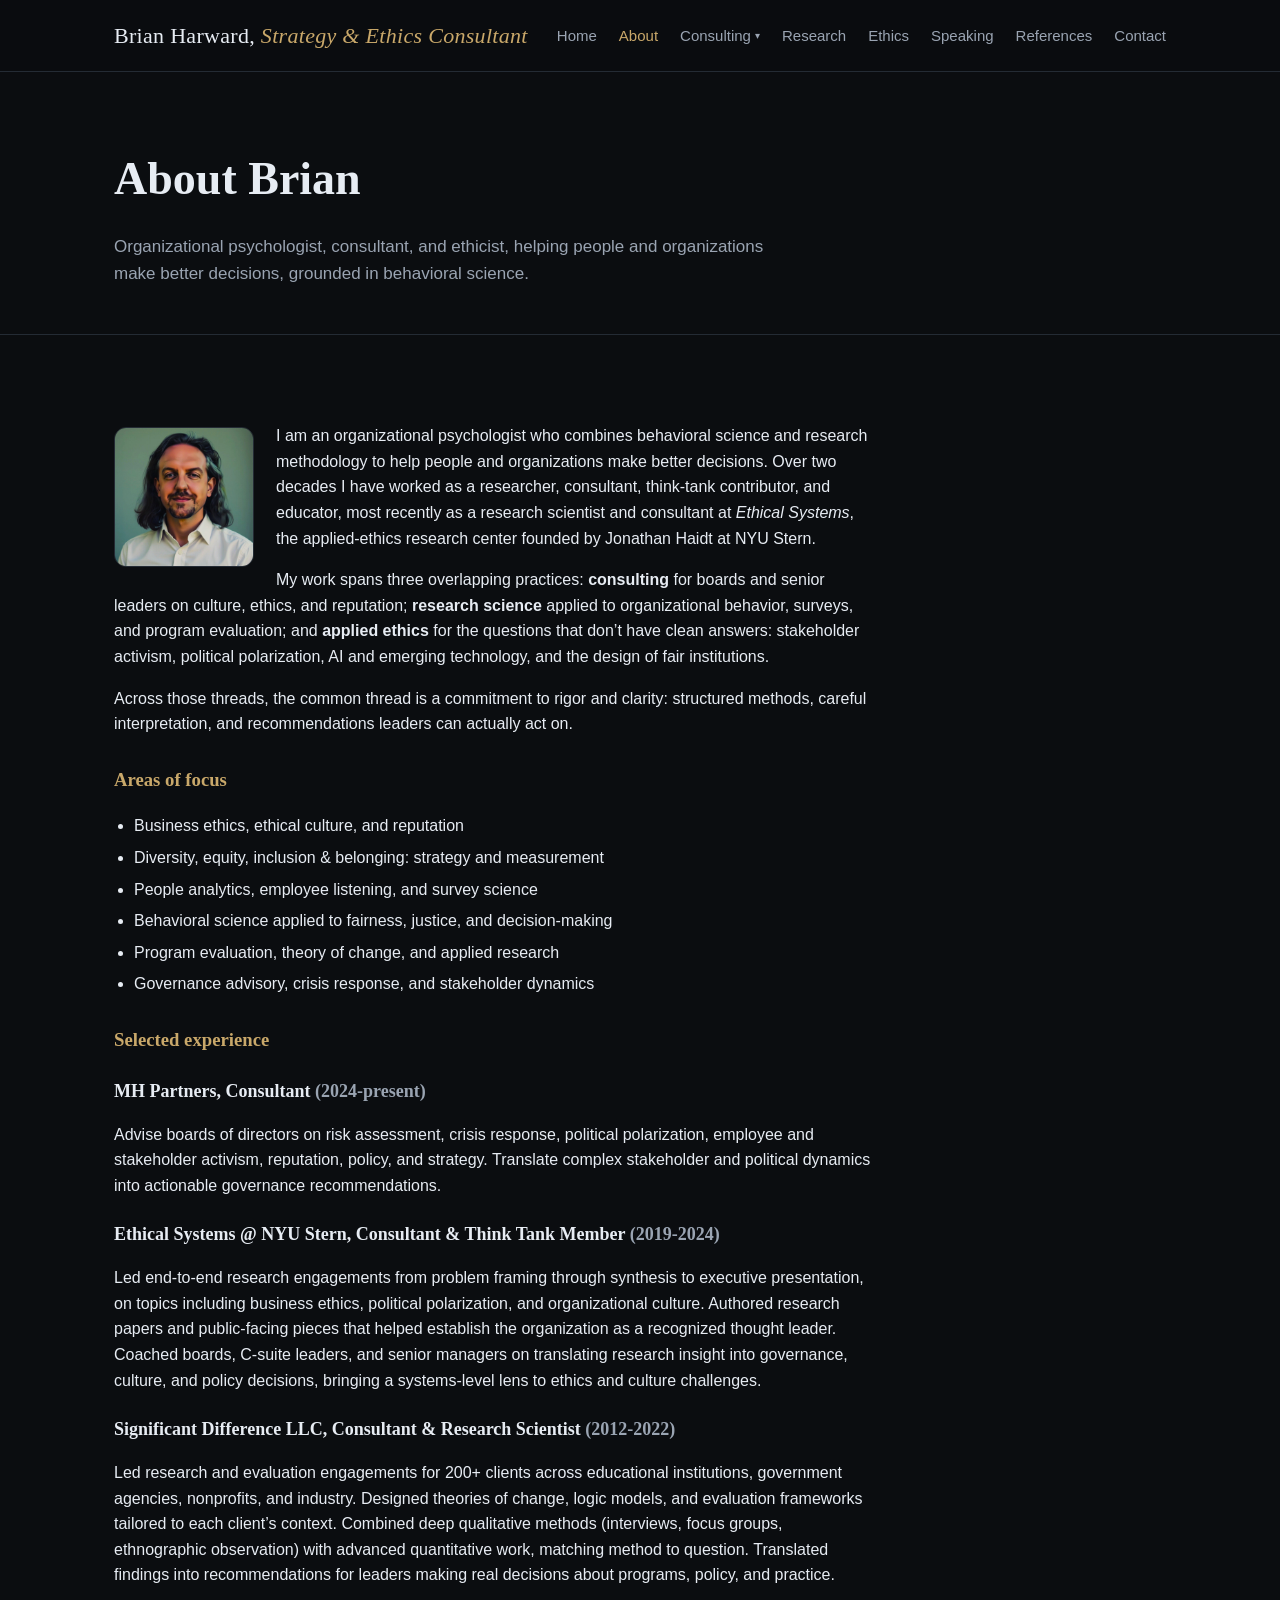
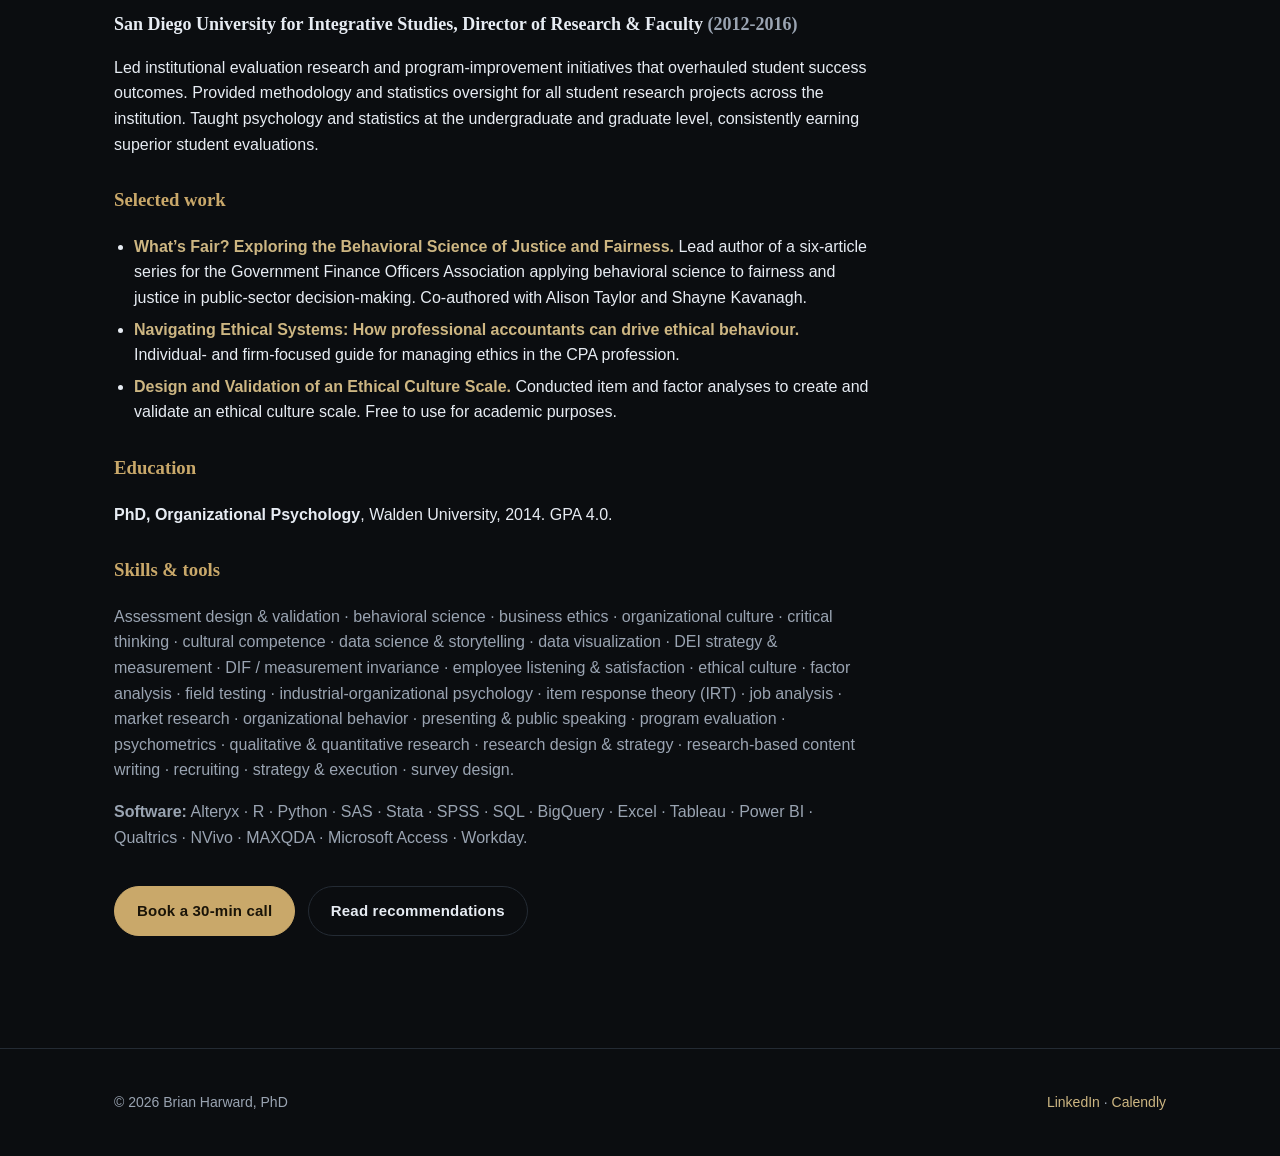
==== about.html @ 8b20e3f8 "Add Speaking nav link" ====
<!DOCTYPE html>
<html lang="en">
<head>
<meta charset="UTF-8">
<meta name="viewport" content="width=device-width, initial-scale=1.0">
  <link rel="icon" type="image/svg+xml" href="/favicon.svg">
  <link rel="icon" type="image/png" sizes="32x32" href="/favicon-32x32.png">
  <link rel="icon" type="image/png" sizes="16x16" href="/favicon-16x16.png">
  <link rel="shortcut icon" href="/favicon.ico">
  <link rel="apple-touch-icon" sizes="180x180" href="/apple-touch-icon.png">
  <link rel="manifest" href="/site.webmanifest">
  <meta name="theme-color" content="#000000">
<title>About Brian Harward, PhD — Strategy & Ethics Consultant</title>
<meta name="description" content="Research scientist and consultant Brian Harward, PhD: bringing rigorous behavioral science to political polarization, strategy, and ethics work.">
<meta property="og:type" content="website">
<meta property="og:url" content="https://brianharward.com/about.html">
<meta property="og:title" content="About Brian Harward, PhD — Strategy & Ethics Consultant">
<meta property="og:description" content="Research scientist and consultant Brian Harward, PhD: bringing rigorous behavioral science to political polarization, strategy, and ethics work.">
<meta name="twitter:card" content="summary">
<meta name="twitter:title" content="About Brian Harward, PhD — Strategy & Ethics Consultant">
<meta name="twitter:description" content="Research scientist and consultant Brian Harward, PhD: bringing rigorous behavioral science to political polarization, strategy, and ethics work.">
<link rel="stylesheet" href="styles.css">
</head>
<body>
<header class="site-header">
<div class="container nav-row">
<a class="brand" href="index.html">Brian Harward, <span>Strategy & Ethics Consultant</span></a>
<button class="nav-toggle" type="button" aria-label="Open menu" aria-controls="primary-nav" aria-expanded="false"><span class="bars" aria-hidden="true"></span></button>
    <nav class="primary-nav" id="primary-nav">
<a href="index.html">Home</a>
<a href="about.html" class="active">About</a>
<div class="nav-item has-dropdown">
<a href="consulting.html" class="nav-top">Consulting <span class="caret" aria-hidden="true">▾</span></a>
<div class="dropdown" role="menu">
<a href="consulting.html" role="menuitem">Consulting overview</a>
<a href="consulting-depolarization.html" role="menuitem">Depolarization Consulting</a>
<a href="consulting-research.html" role="menuitem">Research Consulting</a>
</div>
</div>
<a href="research.html">Research</a>
<a href="ethics.html">Ethics</a>
<a href="speaking.html">Speaking</a><a href="references.html">References</a>
<a href="contact.html">Contact</a>
</nav>
</div>
</header>

<section class="page-hero">
<div class="container">
<h1>About Brian</h1>
<p>Organizational psychologist, consultant, and ethicist, helping people and organizations make better decisions, grounded in behavioral science.</p>
</div>
</section>

<section>
<div class="container">
<div class="prose about-body">
<img src="headshot.jpg" alt="Portrait of Brian Harward" class="about-photo about-photo-float">
<p>I am an organizational psychologist who combines behavioral science and research methodology to help people and organizations make better decisions. Over two decades I have worked as a researcher, consultant, think-tank contributor, and educator, most recently as a research scientist and consultant at <em>Ethical Systems</em>, the applied-ethics research center founded by Jonathan Haidt at NYU Stern.</p>
<p>My work spans three overlapping practices: <strong>consulting</strong> for boards and senior leaders on culture, ethics, and reputation; <strong>research science</strong> applied to organizational behavior, surveys, and program evaluation; and <strong>applied ethics</strong> for the questions that don’t have clean answers: stakeholder activism, political polarization, AI and emerging technology, and the design of fair institutions.</p>
<p>Across those threads, the common thread is a commitment to rigor and clarity: structured methods, careful interpretation, and recommendations leaders can actually act on.</p>

<h3>Areas of focus</h3>
<ul>
<li>Business ethics, ethical culture, and reputation</li>
<li>Diversity, equity, inclusion & belonging: strategy and measurement</li>
<li>People analytics, employee listening, and survey science</li>
<li>Behavioral science applied to fairness, justice, and decision-making</li>
<li>Program evaluation, theory of change, and applied research</li>
<li>Governance advisory, crisis response, and stakeholder dynamics</li>
</ul>

<h3>Selected experience</h3>

<h4>MH Partners, Consultant <span class="muted">(2024-present)</span></h4>
<p>Advise boards of directors on risk assessment, crisis response, political polarization, employee and stakeholder activism, reputation, policy, and strategy. Translate complex stakeholder and political dynamics into actionable governance recommendations.</p>

<h4>Ethical Systems @ NYU Stern, Consultant & Think Tank Member <span class="muted">(2019-2024)</span></h4>
<p>Led end-to-end research engagements from problem framing through synthesis to executive presentation, on topics including business ethics, political polarization, and organizational culture. Authored research papers and public-facing pieces that helped establish the organization as a recognized thought leader. Coached boards, C-suite leaders, and senior managers on translating research insight into governance, culture, and policy decisions, bringing a systems-level lens to ethics and culture challenges.</p>

<h4>Significant Difference LLC, Consultant & Research Scientist <span class="muted">(2012-2022)</span></h4>
<p>Led research and evaluation engagements for 200+ clients across educational institutions, government agencies, nonprofits, and industry. Designed theories of change, logic models, and evaluation frameworks tailored to each client’s context. Combined deep qualitative methods (interviews, focus groups, ethnographic observation) with advanced quantitative work, matching method to question. Translated findings into recommendations for leaders making real decisions about programs, policy, and practice.</p>

<h4>San Diego University for Integrative Studies, Director of Research & Faculty <span class="muted">(2012-2016)</span></h4>
<p>Led institutional evaluation research and program-improvement initiatives that overhauled student success outcomes. Provided methodology and statistics oversight for all student research projects across the institution. Taught psychology and statistics at the undergraduate and graduate level, consistently earning superior student evaluations.</p>

<h3>Selected work</h3>
<ul>
<li><strong><a href="https://www.gfoa.org/materials/whats-fair-gfr1021" target="_blank" rel="noopener">What’s Fair? Exploring the Behavioral Science of Justice and Fairness.</a></strong> Lead author of a six-article series for the Government Finance Officers Association applying behavioral science to fairness and justice in public-sector decision-making. Co-authored with Alison Taylor and Shayne Kavanagh.</li>
<li><strong><a href="navigating-ethical-systems.pdf" target="_blank" rel="noopener">Navigating Ethical Systems: How professional accountants can drive ethical behaviour.</a></strong> Individual- and firm-focused guide for managing ethics in the CPA profession.</li>
<li><strong><a href="https://www.ethicalsystems.org/wp-content/uploads/2021/07/Ethical-Culture-Survey.pdf" target="_blank" rel="noopener">Design and Validation of an Ethical Culture Scale.</a></strong> Conducted item and factor analyses to create and validate an ethical culture scale. Free to use for academic purposes.</li>
</ul>

<h3>Education</h3>
<p><strong>PhD, Organizational Psychology</strong>, Walden University, 2014. GPA 4.0.</p>

<h3>Skills & tools</h3>
<p class="muted">Assessment design & validation · behavioral science · business ethics · organizational culture · critical thinking · cultural competence · data science & storytelling · data visualization · DEI strategy & measurement · DIF / measurement invariance · employee listening & satisfaction · ethical culture · factor analysis · field testing · industrial-organizational psychology · item response theory (IRT) · job analysis · market research · organizational behavior · presenting & public speaking · program evaluation · psychometrics · qualitative & quantitative research · research design & strategy · research-based content writing · recruiting · strategy & execution · survey design.</p>
<p class="muted"><strong>Software:</strong> Alteryx · R · Python · SAS · Stata · SPSS · SQL · BigQuery · Excel · Tableau · Power BI · Qualtrics · NVivo · MAXQDA · Microsoft Access · Workday.</p>

<div style="margin-top:36px">
<a class="btn btn-primary" href="https://calendly.com/brian-harward-scirec/30min" target="_blank" rel="noopener">Book a 30-min call</a>
<a class="btn btn-ghost" href="references.html" style="margin-left:8px">Read recommendations</a>
</div>
</div>
</div>
</section>

<footer class="site-footer">
<div class="container footer-row">
<p>&copy; <span id="year"></span> Brian Harward, PhD</p>
<p>
<a href="https://www.linkedin.com/in/brianharward/" target="_blank" rel="noopener">LinkedIn</a>
· <a href="https://calendly.com/brian-harward-scirec/30min" target="_blank" rel="noopener">Calendly</a>
</p>
</div>
<script>document.getElementById('year').textContent=new Date().getFullYear();</script>
</footer>
<script src="nav.js" defer></script>
</body>
</html>
---- styles.css ----
/* =====================================================================
   Brian Harward — site styles
   Edit the variables in :root to change theme-wide colors/fonts/spacing.
   ===================================================================== */

:root {
  --bg:          #0b0d10;
  --bg-elev:     #11151a;
  --bg-card:     #151a21;
  --border:      #242b34;
  --text:        #e7ecf3;
  --text-muted:  #9aa4b2;
  --accent:      #c9a86a;
  --accent-2:    #6aa6c9;
  --link:        #cdb682;
  --font-sans: 'Inter', -apple-system, BlinkMacSystemFont, 'Segoe UI', Roboto, Oxygen, Ubuntu, sans-serif;
  --font-serif: Georgia, 'Times New Roman', serif;
  --container: 1100px;
  --radius: 12px;
}

* { box-sizing: border-box; }
html, body { margin: 0; padding: 0; }
body {
  font-family: var(--font-sans);
  background: var(--bg);
  color: var(--text);
  line-height: 1.6;
  -webkit-font-smoothing: antialiased;
  text-rendering: optimizeLegibility;
}

a { color: var(--link); text-decoration: none; }
a:hover { text-decoration: underline; }
img { max-width: 100%; height: auto; display: block; }
.container { max-width: var(--container); margin: 0 auto; padding: 0 24px; }
.muted { color: var(--text-muted); }
.center { text-align: center; }

.site-header {
  border-bottom: 1px solid var(--border);
  background: rgba(11,13,16,.85);
  backdrop-filter: blur(8px);
  position: sticky; top: 0; z-index: 50;
}
.nav-row { display: flex; align-items: center; justify-content: space-between; padding: 18px 24px; }
.brand { font-family: var(--font-serif); font-size: 22px; color: var(--text); letter-spacing: .3px; }
.brand span { color: var(--accent); font-style: italic; }
.primary-nav a { color: var(--text-muted); margin-left: 22px; font-size: 15px; font-weight: 500; }
.primary-nav a:hover, .primary-nav a.active { color: var(--text); text-decoration: none; }
.primary-nav a.active { color: var(--accent); }

.hero { padding: 80px 0 60px; border-bottom: 1px solid var(--border); }
.hero-grid { display: grid; grid-template-columns: 1.2fr .8fr; gap: 60px; align-items: center; }
.eyebrow { text-transform: uppercase; letter-spacing: 2px; font-size: 12px; color: var(--accent); margin: 0 0 14px; }
.hero h1 { font-family: var(--font-serif); font-size: clamp(34px, 4.5vw, 56px); line-height: 1.1; margin: 0 0 18px; font-weight: 600; }
.lead { font-size: 18px; color: var(--text-muted); margin: 0 0 28px; max-width: 56ch; }
.cta-row { display: flex; gap: 14px; flex-wrap: wrap; }
.hero-image img {
  border-radius: var(--radius);
  border: 1px solid var(--border);
  width: 100%;
  aspect-ratio: 1 / 1;
  object-fit: cover;
}

.btn { display: inline-block; padding: 12px 22px; border-radius: 999px; font-weight: 600; font-size: 15px; letter-spacing: .2px; transition: transform .15s ease, background .15s ease, color .15s ease; }
.btn-primary { background: var(--accent); color: #1a1408; border: 1px solid var(--accent); }
.btn-primary:hover { transform: translateY(-1px); text-decoration: none; }
.btn-ghost { color: var(--text); border: 1px solid var(--border); background: transparent; }
.btn-ghost:hover { background: var(--bg-elev); text-decoration: none; }

section { padding: 72px 0; }
.section-title { font-family: var(--font-serif); font-size: 32px; margin: 0 0 8px; }
.section-sub { color: var(--text-muted); margin: 0 0 32px; }

.card-grid { display: grid; grid-template-columns: repeat(3, 1fr); gap: 22px; }
.card { display: block; padding: 28px 24px; background: var(--bg-card); border: 1px solid var(--border); border-radius: var(--radius); color: var(--text); transition: transform .2s ease, border-color .2s ease; }
.card:hover { transform: translateY(-2px); border-color: var(--accent); text-decoration: none; }
.card h3 { font-family: var(--font-serif); font-size: 22px; margin: 0 0 10px; color: var(--accent); }
.card p { color: var(--text-muted); margin: 0 0 14px; }
.card-link { font-size: 14px; color: var(--link); }

.reviews { background: var(--bg-elev); border-top: 1px solid var(--border); border-bottom: 1px solid var(--border); }
.quote-grid { display: grid; grid-template-columns: repeat(2, 1fr); gap: 22px; }
.quote { margin: 0; padding: 26px; background: var(--bg-card); border: 1px solid var(--border); border-radius: var(--radius); }
.quote-wide { grid-column: 1 / -1; }
.quote blockquote { margin: 0 0 14px; font-family: var(--font-serif); font-size: 18px; line-height: 1.55; }
.quote figcaption strong { display: block; color: var(--accent); }
.quote figcaption span { color: var(--text-muted); font-size: 14px; }

.cta-strip { background: linear-gradient(180deg, var(--bg-elev), var(--bg)); }
.cta-strip-inner { display: flex; align-items: center; justify-content: space-between; gap: 24px; border: 1px solid var(--border); background: var(--bg-card); padding: 28px 32px; border-radius: var(--radius); }
.cta-strip-inner h2 { margin: 0 0 6px; font-family: var(--font-serif); }
.cta-strip-inner p { margin: 0; color: var(--text-muted); }

.page-hero { padding: 70px 0 30px; border-bottom: 1px solid var(--border); }
.page-hero h1 { font-family: var(--font-serif); font-size: clamp(30px, 4vw, 46px); margin: 0 0 12px; }
.page-hero p { color: var(--text-muted); max-width: 70ch; font-size: 17px; }

.prose { max-width: 760px; }
.prose h2 { font-family: var(--font-serif); margin-top: 36px; }
.prose h3 { font-family: var(--font-serif); color: var(--accent); margin-top: 28px; }
.prose h4 { font-family: var(--font-serif); margin: 22px 0 6px; font-size: 18px; }
.prose ul { padding-left: 20px; }
.prose li { margin: 6px 0; }

.ref-list { display: grid; gap: 18px; margin-top: 20px; }
.ref-item { background: var(--bg-card); border: 1px solid var(--border); border-radius: var(--radius); padding: 20px 22px; }
.ref-item h3 { margin: 0 0 4px; font-family: var(--font-serif); color: var(--accent); }
.ref-item p { margin: 0; color: var(--text-muted); }

.site-footer { border-top: 1px solid var(--border); padding: 28px 0; margin-top: 40px; color: var(--text-muted); font-size: 14px; }
.footer-row { display: flex; align-items: center; justify-content: space-between; gap: 12px; }

/* Full-recommendation cards (References) */
.rec-list { display: grid; gap: 22px; }
.rec { background: var(--bg-card); border: 1px solid var(--border); border-radius: var(--radius); padding: 26px 28px; }
.rec-head { margin-bottom: 14px; border-bottom: 1px solid var(--border); padding-bottom: 12px; }
.rec-head h3 { font-family: var(--font-serif); color: var(--accent); margin: 0 0 4px; font-size: 22px; }
.rec-title { margin: 0 0 4px; color: var(--text); font-size: 14px; }
.rec-meta { margin: 0; color: var(--text-muted); font-size: 13px; font-style: italic; }
.rec-body p { margin: 0 0 12px; }
.rec-body p:last-child { margin-bottom: 0; }

/* About page */
.about-body { max-width: 760px; }
.about-photo {
  width: 140px;
  height: 140px;
  border-radius: var(--radius);
  border: 1px solid var(--border);
  object-fit: cover;
}
.about-photo-float {
  float: left;
  margin: 4px 22px 12px 0;
  shape-outside: inset(0 round var(--radius));
}

@media (max-width: 860px) {
  .hero-grid, .card-grid, .quote-grid { grid-template-columns: 1fr; }
  .cta-strip-inner { flex-direction: column; align-items: flex-start; }
  .quote-wide { grid-column: auto; }
  .about-photo { width: 110px; height: 110px; }
  .about-photo-float { margin: 2px 16px 8px 0; }
}

/* =====================================================================
   Primary nav with Consulting dropdown — v2
   ===================================================================== */

/* Layout the nav as a clean horizontal flex row */
.primary-nav {
  display: flex;
  align-items: center;
  flex-wrap: wrap;
  row-gap: 6px;
}

/* Make the dropdown wrapper behave like a normal nav link */
.primary-nav .nav-item.has-dropdown {
  position: relative;
  margin-left: 22px;
}
.primary-nav .nav-item.has-dropdown:first-child { margin-left: 0; }

/* Top-level link inside the dropdown wrapper — match other nav links */
.primary-nav .nav-item.has-dropdown > .nav-top {
  display: inline-flex;
  align-items: center;
  gap: 4px;
  margin-left: 0;
  padding: 4px 0;
  color: var(--text-muted);
  font-size: 15px;
  font-weight: 500;
  cursor: pointer;
}
.primary-nav .nav-item.has-dropdown > .nav-top:hover { color: var(--text); text-decoration: none; }
.primary-nav .nav-item.has-dropdown > .nav-top.active { color: var(--accent); }
.primary-nav .nav-item.has-dropdown .caret {
  font-size: 10px;
  color: var(--text-muted);
  transition: transform .15s ease;
}
.primary-nav .nav-item.has-dropdown:hover .caret,
.primary-nav .nav-item.has-dropdown:focus-within .caret { transform: rotate(180deg); color: var(--text); }

/* The dropdown panel — absolute, hidden by default */
.primary-nav .nav-item.has-dropdown .dropdown {
  position: absolute;
  top: calc(100% + 10px);
  left: -8px;
  min-width: 240px;
  background: var(--bg-card);
  border: 1px solid var(--border);
  border-radius: var(--radius);
  padding: 8px 0;
  box-shadow: 0 14px 36px rgba(0,0,0,.55);
  opacity: 0;
  visibility: hidden;
  transform: translateY(-4px);
  transition: opacity .15s ease, transform .15s ease, visibility .15s linear;
  z-index: 100;
  display: flex;
  flex-direction: column;
}

/* Invisible hover bridge so cursor doesn't fall into a gap */
.primary-nav .nav-item.has-dropdown::after {
  content: "";
  position: absolute;
  top: 100%;
  left: 0;
  height: 14px;
  width: 100%;
  pointer-events: none;
}
.primary-nav .nav-item.has-dropdown:hover::after,
.primary-nav .nav-item.has-dropdown:focus-within::after { pointer-events: auto; }

.primary-nav .nav-item.has-dropdown:hover .dropdown,
.primary-nav .nav-item.has-dropdown:focus-within .dropdown {
  opacity: 1; visibility: visible; transform: translateY(0);
}

/* Dropdown items — reset the global ".primary-nav a" margin */
.primary-nav .nav-item.has-dropdown .dropdown a {
  display: block;
  padding: 10px 18px;
  margin: 0;
  color: var(--text-muted);
  font-size: 14.5px;
  font-weight: 500;
  white-space: nowrap;
}
.primary-nav .nav-item.has-dropdown .dropdown a:hover {
  background: var(--bg-elev);
  color: var(--text);
  text-decoration: none;
}
.primary-nav .nav-item.has-dropdown .dropdown a.active { color: var(--accent); }

/* Subpage cards on Consulting overview */
.subpage-cards { display: grid; grid-template-columns: repeat(2, 1fr); gap: 22px; }
.subpage-card {
  display: block; padding: 26px 26px 22px;
  background: var(--bg-card); border: 1px solid var(--border); border-radius: var(--radius);
  color: var(--text); transition: transform .2s ease, border-color .2s ease;
}
.subpage-card:hover { transform: translateY(-2px); border-color: var(--accent); text-decoration: none; }
.subpage-card h3 { font-family: var(--font-serif); font-size: 22px; margin: 0 0 10px; color: var(--accent); }
.subpage-card p { color: var(--text-muted); margin: 0 0 14px; }
.subpage-card .card-link { font-size: 14px; color: var(--link); }

/* =====================================================================
   Mobile (≤860px): hamburger menu + collapsible panel
   ===================================================================== */

/* Hamburger button — hidden on desktop */
.nav-toggle {
  display: none;
  appearance: none;
  background: transparent;
  border: 1px solid var(--border);
  color: var(--text);
  border-radius: 8px;
  padding: 8px 10px;
  cursor: pointer;
  line-height: 0;
  transition: background .15s ease, border-color .15s ease;
}
.nav-toggle:hover { background: var(--bg-elev); border-color: var(--accent); }
.nav-toggle:focus-visible { outline: 2px solid var(--accent); outline-offset: 2px; }
.nav-toggle .bars,
.nav-toggle .bars::before,
.nav-toggle .bars::after {
  display: block;
  width: 22px;
  height: 2px;
  background: currentColor;
  border-radius: 2px;
  transition: transform .2s ease, opacity .2s ease;
}
.nav-toggle .bars { position: relative; }
.nav-toggle .bars::before,
.nav-toggle .bars::after {
  content: "";
  position: absolute;
  left: 0;
}
.nav-toggle .bars::before { top: -7px; }
.nav-toggle .bars::after  { top:  7px; }
/* Animate to an X when open */
.nav-toggle[aria-expanded="true"] .bars { background: transparent; }
.nav-toggle[aria-expanded="true"] .bars::before { transform: translateY(7px) rotate(45deg); }
.nav-toggle[aria-expanded="true"] .bars::after  { transform: translateY(-7px) rotate(-45deg); }

/* Prevent body scroll when menu is open on mobile */
body.nav-open { overflow: hidden; }

@media (max-width: 860px) {
  .subpage-cards { grid-template-columns: 1fr; }

  .nav-row { flex-wrap: nowrap; gap: 12px; padding: 14px 20px; }
  .brand { font-size: 19px; }

  /* Show the hamburger */
  .nav-toggle { display: inline-flex; align-items: center; justify-content: center; }

  /* Collapse the nav into a panel below the header */
  .primary-nav {
    position: absolute;
    top: 100%;
    left: 0;
    right: 0;
    flex-direction: column;
    align-items: stretch;
    row-gap: 0;
    background: var(--bg-elev);
    border-top: 1px solid var(--border);
    border-bottom: 1px solid var(--border);
    padding: 8px 20px 16px;
    max-height: calc(100vh - 64px);
    overflow-y: auto;
    transform: translateY(-8px);
    opacity: 0;
    visibility: hidden;
    pointer-events: none;
    transition: opacity .18s ease, transform .18s ease, visibility .18s linear;
    box-shadow: 0 14px 30px rgba(0,0,0,.45);
  }
  .primary-nav.is-open {
    transform: translateY(0);
    opacity: 1;
    visibility: visible;
    pointer-events: auto;
  }

  /* Larger, finger-friendly tap targets */
  .primary-nav > a,
  .primary-nav .nav-item.has-dropdown > .nav-top {
    display: block;
    margin: 0;
    padding: 14px 4px;
    font-size: 17px;
    color: var(--text);
    border-bottom: 1px solid var(--border);
  }
  .primary-nav > a:last-child { border-bottom: none; }
  .primary-nav .nav-item.has-dropdown { margin-left: 0; width: 100%; border-bottom: 1px solid var(--border); }

  /* Inline the dropdown links as indented sub-items */
  .primary-nav .nav-item.has-dropdown > .nav-top { border-bottom: none; }
  .primary-nav .nav-item.has-dropdown .caret { display: none; }
  .primary-nav .nav-item.has-dropdown::after { display: none; }
  .primary-nav .nav-item.has-dropdown .dropdown {
    position: static;
    opacity: 1;
    visibility: visible;
    transform: none;
    box-shadow: none;
    border: none;
    background: transparent;
    padding: 0 0 6px 14px;
    min-width: 0;
    width: 100%;
  }
  .primary-nav .nav-item.has-dropdown .dropdown a {
    padding: 10px 4px;
    font-size: 15.5px;
    color: var(--text-muted);
  }
}

/* =====================================================================
   Animated page headers (per-page SVGs)
   ===================================================================== */

.header-anim {
  display: block;
  width: 100%;
  margin: 0 0 28px;
  border-radius: var(--radius);
  border: 1px solid var(--border);
  overflow: hidden;
  line-height: 0;
}
.header-anim svg { display: block; width: 100%; height: auto; }

/* --- Depolarization: interlocking combs --- */
.depol-header { aspect-ratio: 1100 / 360; }

.depol-header .axis {
  opacity: 0;
  animation: depol-fade-in 0.45s ease-out forwards;
}
.depol-header .comb-line {
  stroke-dasharray: 1;
  stroke-dashoffset: 1;
  animation: depol-draw 0.55s cubic-bezier(0.32, 0.72, 0.36, 1) forwards;
  animation-delay: calc(0.15s + var(--i, 0) * 0.055s);
}
.depol-header .comb-tip {
  stroke-dasharray: 1;
  stroke-dashoffset: 1;
  stroke-opacity: 0.95;
  animation:
    depol-draw 0.30s cubic-bezier(0.32, 0.72, 0.36, 1) forwards,
    depol-tip-pulse 2.8s ease-in-out infinite;
  animation-delay:
    calc(0.50s + var(--i, 0) * 0.055s),
    calc(var(--i, 0) * -0.20s);
}
.depol-header .comb-dot {
  opacity: 0;
  fill-opacity: 1;
  transform-box: fill-box;
  transform-origin: center;
  animation:
    depol-dot-in 0.32s ease-out forwards,
    depol-dot-pulse 2.8s ease-in-out infinite;
  animation-delay:
    calc(0.70s + var(--i, 0) * 0.055s),
    calc(var(--i, 0) * -0.20s);
}
@keyframes depol-fade-in { to { opacity: 1; } }
@keyframes depol-draw    { to { stroke-dashoffset: 0; } }
@keyframes depol-dot-in  { from { opacity: 0; } to { opacity: 1; } }
@keyframes depol-dot-pulse {
  0%, 100% { transform: scale(1);    fill-opacity: 1;   }
  50%      { transform: scale(0.45); fill-opacity: 0.35; }
}
@keyframes depol-tip-pulse {
  0%, 100% { stroke-opacity: 0.95; }
  50%      { stroke-opacity: 0.45; }
}

@media (prefers-reduced-motion: reduce) {
  .depol-header * {
    animation: none !important;
    opacity: 1 !important;
    stroke-dashoffset: 0 !important;
    stroke-opacity: 0.95 !important;
    fill-opacity: 1 !important;
    transform: none !important;
  }
  .depol-header .comb-line { stroke-opacity: 0.28 !important; }
  .depol-header .axis { stroke-opacity: 0.1 !important; }
}

/* --- Research Consulting: distributions feeding a beacon --- */
.research-consulting { aspect-ratio: 1100 / 360; }

.research-consulting .axis,
.research-consulting .tick,
.research-consulting .insight-line {
  opacity: 0;
  animation: rescon-fade-in 0.5s ease-out forwards;
}
.research-consulting .axis         { animation-delay: 0.10s; }
.research-consulting .tick         { animation-delay: 0.20s; }
.research-consulting .insight-line { animation-delay: 0.25s; }

.research-consulting .curve-group {
  clip-path: inset(100% 0% 0% 0%);
  animation: rescon-rise 0.75s cubic-bezier(0.22, 0.61, 0.36, 1) forwards;
  animation-delay: calc(0.40s + var(--i, 0) * 0.14s);
}
.research-consulting .curve-fill {
  fill: #c9a86a;
  fill-opacity: 0.06;
}
.research-consulting .curve-stroke {
  fill: none;
  stroke: #c9a86a;
  stroke-opacity: 0.55;
  stroke-width: 1.3;
}

.research-consulting .peak-dot {
  opacity: 0;
  transform-box: fill-box;
  transform-origin: center;
  transform: scale(0.4);
  animation: rescon-peak-in 0.32s cubic-bezier(0.34, 1.56, 0.64, 1) forwards;
  animation-delay: calc(0.95s + var(--i, 0) * 0.14s);
}

.research-consulting .thread {
  opacity: 0;
  animation: rescon-fade-in 0.5s ease-out forwards;
  animation-delay: calc(1.55s + var(--i, 0) * 0.12s);
}

.research-consulting .beacon-core {
  opacity: 0;
  transform-box: fill-box;
  transform-origin: center;
  transform: scale(0.4);
  animation: rescon-beacon-ignite 0.45s cubic-bezier(0.34, 1.56, 0.64, 1) forwards;
  animation-delay: 2.20s;
}

.research-consulting .beacon-ring {
  fill: none;
  stroke: #e0c187;
  stroke-width: 1.2;
  vector-effect: non-scaling-stroke;
  transform-box: fill-box;
  transform-origin: center;
  opacity: 0;
  animation: rescon-ring-emit 2.6s ease-out infinite;
}
.research-consulting .beacon-ring.r1 { animation-delay: 2.55s; }
.research-consulting .beacon-ring.r2 { animation-delay: 3.42s; }
.research-consulting .beacon-ring.r3 { animation-delay: 4.28s; }

@keyframes rescon-fade-in { to { opacity: 1; } }
@keyframes rescon-rise { to { clip-path: inset(0% 0% 0% 0%); } }
@keyframes rescon-peak-in { to { opacity: 1; transform: scale(1); } }
@keyframes rescon-beacon-ignite { to { opacity: 1; transform: scale(1); } }
@keyframes rescon-ring-emit {
  0%   { transform: scale(0.06); opacity: 0; }
  8%   { opacity: 0.9; }
  100% { transform: scale(1); opacity: 0; }
}

@media (prefers-reduced-motion: reduce) {
  .research-consulting * {
    animation: none !important;
    opacity: 1 !important;
    transform: none !important;
    clip-path: none !important;
  }
  .research-consulting .beacon-ring { opacity: 0 !important; }
}


/* === Consulting overview animated header === */
.consulting {
  display:block;
  width:100%;
  max-width:1100px;
  height:auto;
  aspect-ratio:1100 / 360;
  border-radius:12px;
  border:1px solid var(--border);
  margin-bottom:28px;
  background:#0a0d12;
}
.consulting .orbit {
  fill:none;
  transform-box:fill-box;
  transform-origin:center;
  transform:scale(0);
  vector-effect:non-scaling-stroke;
  animation:consult-orbit-in 0.7s cubic-bezier(0.22,0.61,0.36,1) forwards;
}
.consulting .orbit.o-inner  { animation-delay:0.30s; stroke:#c9a86a; stroke-opacity:0.50; stroke-width:1.2; }
.consulting .orbit.o-middle { animation-delay:0.45s; stroke:#c9a86a; stroke-opacity:0.30; stroke-width:1.0; stroke-dasharray:3 4; }
.consulting .orbit.o-outer  { animation-delay:0.60s; stroke:#c9a86a; stroke-opacity:0.18; stroke-width:1.0; }
.consulting .orbit.o-middle {
  animation:
    consult-orbit-in 0.7s cubic-bezier(0.22,0.61,0.36,1) 0.45s forwards,
    consult-orbit-flow 60s linear 1.5s infinite;
}
.consulting .hub-hex,
.consulting .hub-center {
  opacity:0;
  transform-box:fill-box;
  transform-origin:center;
  transform:scale(0.4);
  animation:consult-pop-in 0.4s cubic-bezier(0.34,1.56,0.64,1) forwards;
}
.consulting .hub-hex    { animation-delay:0.05s; }
.consulting .hub-center { animation-delay:0.20s; }
.consulting .spoke {
  stroke-dasharray:1;
  stroke-dashoffset:1;
  animation:consult-draw 0.40s cubic-bezier(0.32,0.72,0.36,1) forwards;
  animation-delay:calc(0.85s + var(--i, 0) * 0.06s);
}
.consulting .node {
  opacity:0;
  transform-box:fill-box;
  transform-origin:center;
  transform:scale(0.3);
  animation:consult-pop-in 0.35s cubic-bezier(0.34,1.56,0.64,1) forwards;
  animation-delay:calc(1.30s + var(--i, 0) * 0.06s);
}
.consulting .key-inner {
  opacity:0;
  fill-opacity:1;
  transform-box:fill-box;
  transform-origin:center;
  animation:
    consult-fade-in 0.40s ease-out forwards,
    consult-key-pulse 3.2s ease-in-out infinite;
  animation-delay:
    calc(2.05s + var(--i, 0) * 0.08s),
    calc(3.10s + var(--i, 0) * 0.40s);
}
.consulting .ping {
  opacity:0;
  transform-box:fill-box;
  transform-origin:center;
  animation:consult-ping 7.5s ease-out infinite;
  animation-delay:calc(2.80s + var(--i, 0) * 2.50s);
}
@keyframes consult-orbit-in { to { transform:scale(1); } }
@keyframes consult-orbit-flow { to { stroke-dashoffset:-200; } }
@keyframes consult-draw { to { stroke-dashoffset:0; } }
@keyframes consult-pop-in { to { opacity:1; transform:scale(1); } }
@keyframes consult-fade-in { to { opacity:1; } }
@keyframes consult-key-pulse {
  0%, 100% { transform:scale(1);    fill-opacity:1;    }
  50%      { transform:scale(0.45); fill-opacity:0.40; }
}
@keyframes consult-ping {
  0%   { transform:translate(0, 0);                                opacity:0;   }
  4%   { transform:translate(calc(var(--dx)*0.08), calc(var(--dy)*0.08)); opacity:0.95; }
  30%  { transform:translate(var(--dx), var(--dy));                opacity:0;   }
  100% { transform:translate(var(--dx), var(--dy));                opacity:0;   }
}
@media (prefers-reduced-motion: reduce) {
  .consulting * {
    animation:none !important;
    opacity:1 !important;
    transform:none !important;
  }
  .consulting .ping { opacity:0 !important; }
}


/* === Ethics animated header === */
.ethics {
  display:block;
  width:100%;
  max-width:1100px;
  height:auto;
  aspect-ratio:1100 / 360;
  border-radius:12px;
  border:1px solid var(--border);
  margin-bottom:28px;
  background:#0a0d12;
}
.ethics .horizon {
  opacity:0;
  animation:ethics-fade-in 0.5s ease-out 0.05s forwards;
}
.ethics .upright {
  clip-path:inset(100% 0% 0% 0%);
  animation:ethics-rise 0.5s cubic-bezier(0.22,0.61,0.36,1) 0.20s forwards;
}
.ethics .pivot {
  opacity:0;
  transform-box:fill-box;
  transform-origin:center;
  transform:scale(0.4);
  animation:ethics-pop-in 0.35s cubic-bezier(0.34,1.56,0.64,1) 0.55s forwards;
}
.ethics .beam-left,
.ethics .beam-right {
  stroke-dasharray:1;
  stroke-dashoffset:1;
  animation:ethics-draw 0.55s cubic-bezier(0.32,0.72,0.36,1) 0.85s forwards;
}
.ethics .plumb {
  stroke-dasharray:1;
  stroke-dashoffset:1;
  animation:ethics-draw 0.40s ease-out 1.25s forwards;
}
.ethics .principle-outer,
.ethics .principle-middle,
.ethics .principle-core {
  opacity:0;
}
.ethics .principle-outer  { animation:ethics-fade-in 0.5s ease-out 1.55s forwards; }
.ethics .principle-middle { animation:ethics-fade-in 0.5s ease-out 1.65s forwards; }
.ethics .principle-core {
  transform-box:fill-box;
  transform-origin:center;
  transform:scale(0.4);
  animation:
    ethics-pop-in 0.4s cubic-bezier(0.34,1.56,0.64,1) 1.75s forwards,
    ethics-principle-pulse 3.2s ease-in-out 3.5s infinite;
}
.ethics .hang-left,
.ethics .hang-right {
  stroke-dasharray:1;
  stroke-dashoffset:1;
  animation:ethics-draw 0.40s cubic-bezier(0.32,0.72,0.36,1) 1.50s forwards;
}
.ethics .weight-square,
.ethics .weight-circle {
  opacity:0;
  transform-box:fill-box;
  transform-origin:center;
  transform:scale(0.4);
  animation:ethics-pop-in 0.4s cubic-bezier(0.34,1.56,0.64,1) forwards;
}
.ethics .weight-square { animation-delay:1.85s; }
.ethics .weight-circle { animation-delay:1.95s; }
.ethics .inner-dot,
.ethics .inner-tri {
  opacity:0;
  transform-box:fill-box;
  transform-origin:center;
  transform:scale(0.4);
  animation:ethics-pop-in 0.35s cubic-bezier(0.34,1.56,0.64,1) forwards;
}
.ethics .inner-dot { animation-delay:2.10s; }
.ethics .inner-tri { animation-delay:2.20s; }
.ethics .beam-assembly {
  transform-box:view-box;
  transform-origin:550px 155px;
  animation:ethics-balance-rock 7s ease-in-out 3.0s infinite;
}
@keyframes ethics-fade-in { to { opacity:1; } }
@keyframes ethics-rise    { to { clip-path:inset(0% 0% 0% 0%); } }
@keyframes ethics-draw    { to { stroke-dashoffset:0; } }
@keyframes ethics-pop-in  { to { opacity:1; transform:scale(1); } }
@keyframes ethics-principle-pulse {
  0%, 100% { transform:scale(1);   opacity:1;   }
  50%      { transform:scale(0.7); opacity:0.55; }
}
@keyframes ethics-balance-rock {
  0%, 100% { transform:rotate(0deg); }
  25%      { transform:rotate(0.9deg); }
  75%      { transform:rotate(-0.9deg); }
}
@media (prefers-reduced-motion: reduce) {
  .ethics * {
    animation:none !important;
    opacity:1 !important;
    transform:none !important;
    clip-path:none !important;
    stroke-dashoffset:0 !important;
  }
}


/* === Research Science animated header === */
.research-science {
  display:block;
  width:100%;
  max-width:1100px;
  height:auto;
  aspect-ratio:1100 / 360;
  background:#0a0d12;
}
.research-science .radar,
.research-science .spot-mover {
  animation:rs-sweep 16.0s linear infinite;
}
.research-science .ring {
  fill:none;
  stroke:#e0c187;
  stroke-width:1.5;
  vector-effect:non-scaling-stroke;
  transform-box:fill-box;
  transform-origin:center;
  opacity:0;
  animation:rs-ring 2.0s ease-out infinite;
}
.research-science .ring.r1 { animation-delay:0s;    }
.research-science .ring.r2 { animation-delay:0.67s; }
.research-science .ring.r3 { animation-delay:1.33s; }
.research-science .source-glow {
  transform-box:fill-box;
  transform-origin:center;
  animation:rs-glow 1.4s ease-in-out infinite;
}
@keyframes rs-sweep {
  0.00% { transform: translateX(80.00px); }
  2.50% { transform: translateX(85.79px); }
  5.00% { transform: translateX(103.00px); }
  7.50% { transform: translateX(131.23px); }
  10.00% { transform: translateX(169.76px); }
  12.50% { transform: translateX(217.66px); }
  15.00% { transform: translateX(273.74px); }
  17.50% { transform: translateX(336.62px); }
  20.00% { transform: translateX(404.76px); }
  22.50% { transform: translateX(476.48px); }
  25.00% { transform: translateX(550.00px); }
  27.50% { transform: translateX(623.52px); }
  30.00% { transform: translateX(695.24px); }
  32.50% { transform: translateX(763.38px); }
  35.00% { transform: translateX(826.26px); }
  37.50% { transform: translateX(882.34px); }
  40.00% { transform: translateX(930.24px); }
  42.50% { transform: translateX(968.77px); }
  45.00% { transform: translateX(997.00px); }
  47.50% { transform: translateX(1014.21px); }
  50.00% { transform: translateX(1020.00px); }
  52.50% { transform: translateX(1014.21px); }
  55.00% { transform: translateX(997.00px); }
  57.50% { transform: translateX(968.77px); }
  60.00% { transform: translateX(930.24px); }
  62.50% { transform: translateX(882.34px); }
  65.00% { transform: translateX(826.26px); }
  67.50% { transform: translateX(763.38px); }
  70.00% { transform: translateX(695.24px); }
  72.50% { transform: translateX(623.52px); }
  75.00% { transform: translateX(550.00px); }
  77.50% { transform: translateX(476.48px); }
  80.00% { transform: translateX(404.76px); }
  82.50% { transform: translateX(336.62px); }
  85.00% { transform: translateX(273.74px); }
  87.50% { transform: translateX(217.66px); }
  90.00% { transform: translateX(169.76px); }
  92.50% { transform: translateX(131.23px); }
  95.00% { transform: translateX(103.00px); }
  97.50% { transform: translateX(85.79px); }
  100.00% { transform: translateX(80.00px); }
}
@keyframes rs-ring {
  0%   { transform:scale(0.06); opacity:0;   }
  8%   {                        opacity:0.9; }
  100% { transform:scale(1);    opacity:0;   }
}
@keyframes rs-glow {
  0%, 100% { transform:scale(0.85); opacity:0.20; }
  50%      { transform:scale(1.25); opacity:0.45; }
}
@media (prefers-reduced-motion: reduce) {
  .research-science * {
    animation:none !important;
    opacity:1 !important;
    transform:none !important;
  }
  .research-science .ring,
  .research-science .source-glow { opacity:0 !important; }
}
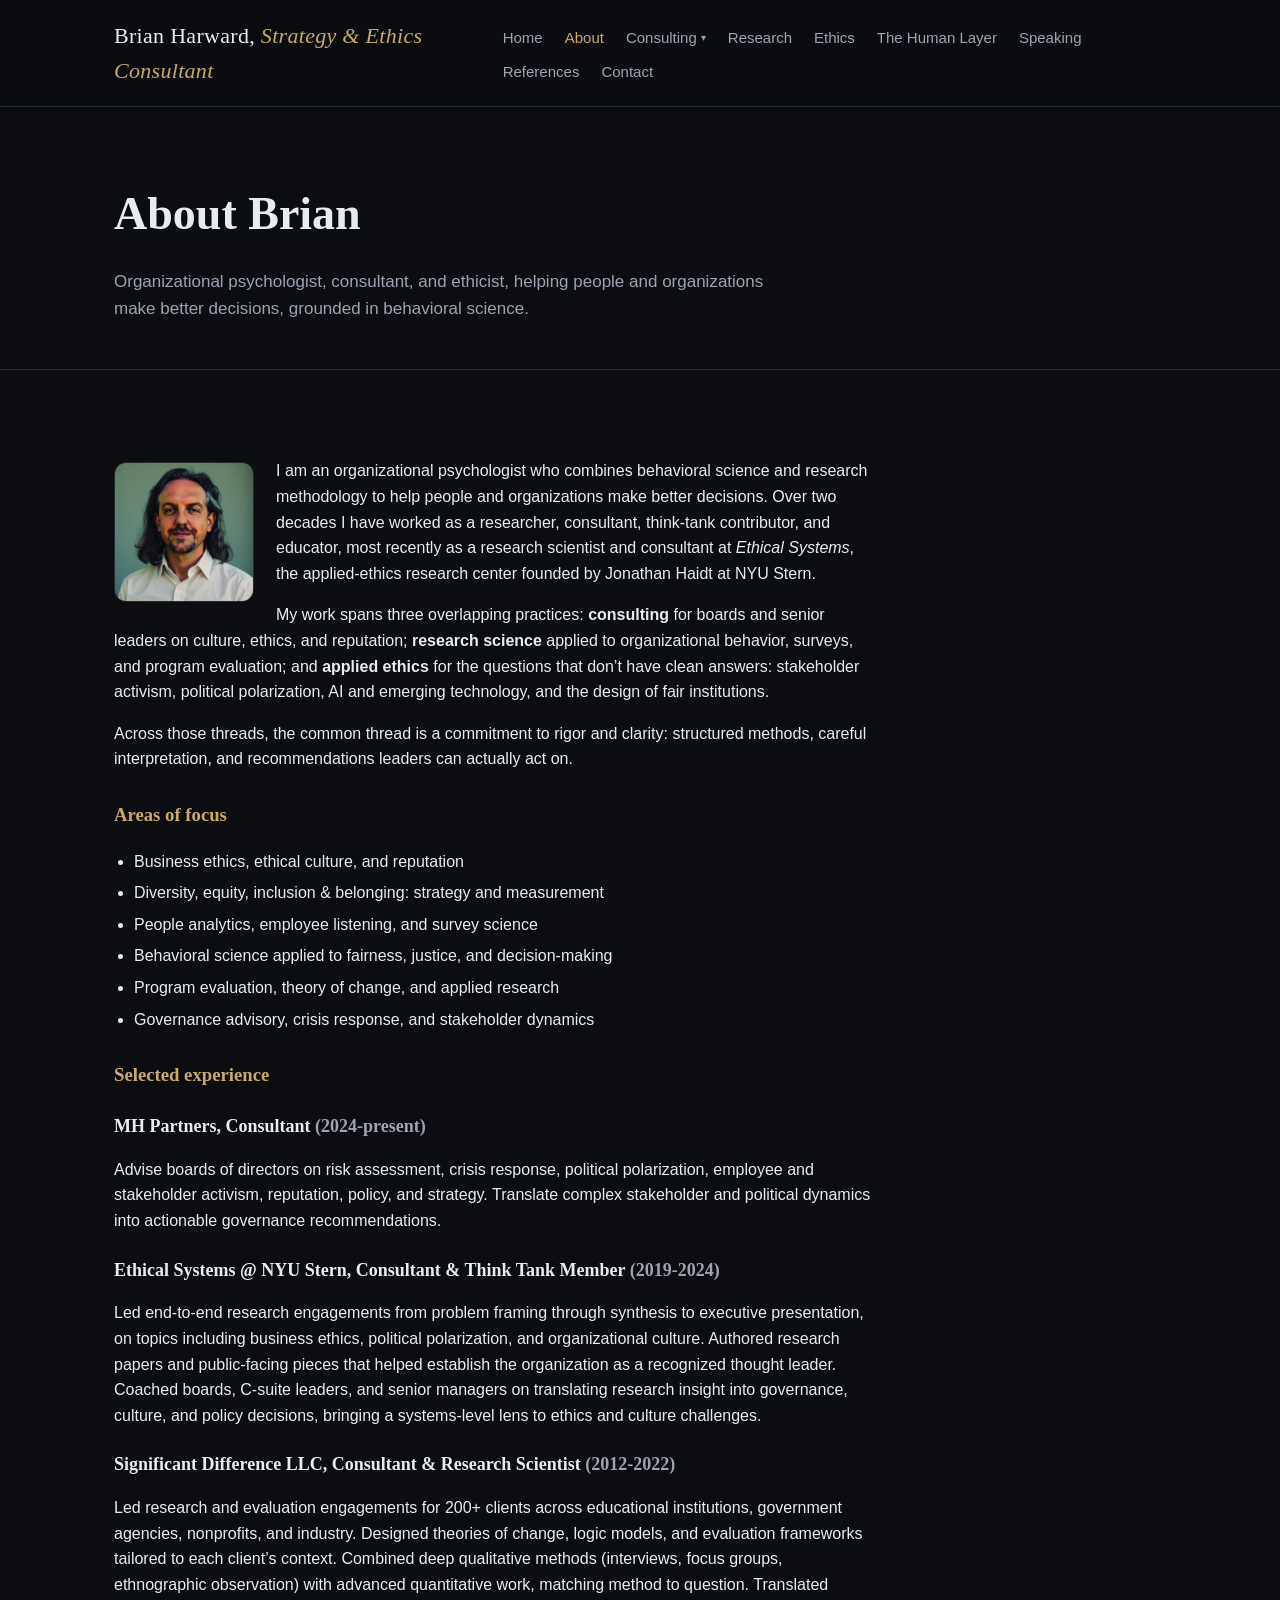
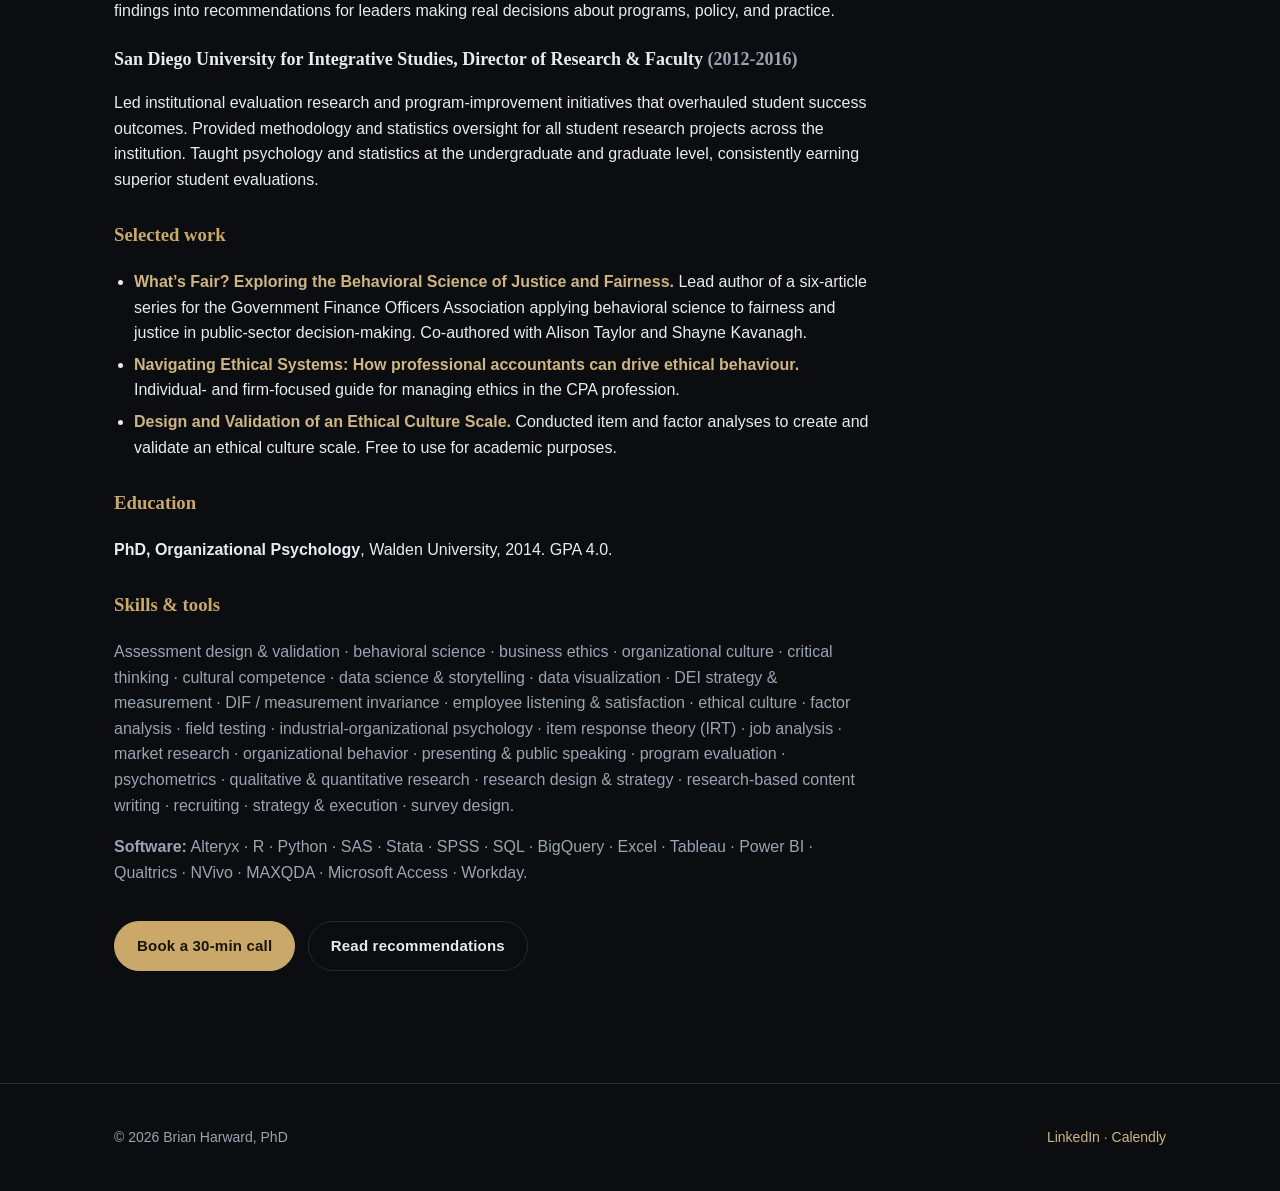
==== commit 596b6b1e: "Add 'The Human Layer' link to about.html Added link to 'The Human Layer' alongside 'Ethics'." ====
--- a/about.html
+++ b/about.html
@@ -38,7 +38,7 @@
 </div>
 </div>
 <a href="research.html">Research</a>
-<a href="ethics.html">Ethics</a>
+<a href="ethics.html">Ethics</a><a href="human-layer.html">The Human Layer</a>
 <a href="speaking.html">Speaking</a><a href="references.html">References</a>
 <a href="contact.html">Contact</a>
 </nav>
--- a/styles.css
+++ b/styles.css
@@ -834,3 +834,79 @@
   .research-science .ring,
   .research-science .source-glow { opacity:0 !important; }
 }
+
+/* --- Speaking header: bridging clusters --- */
+.speak-header { aspect-ratio: 1100 / 360; }
+
+.speak-header .axis {
+  opacity: 0;
+  animation: speak-fade-in 0.6s ease-out forwards;
+}
+
+.speak-header .bridge {
+  stroke-dasharray: 1;
+  stroke-dashoffset: 1;
+  animation: speak-draw 2.2s ease-out forwards, speak-bridge-pulse 6s ease-in-out infinite;
+  animation-delay: calc(0.25s + var(--i) * 0.35s), calc(2.6s + var(--i) * 0.35s);
+}
+
+.speak-header .node {
+  opacity: 0;
+  transform-origin: center;
+  animation: speak-node-in 0.7s ease-out forwards, speak-node-breathe 4.5s ease-in-out infinite;
+  animation-delay: calc(0.1s + var(--i) * 0.15s), calc(1.4s + var(--i) * 0.2s);
+}
+
+.speak-header .node-r {
+  animation-delay: calc(0.1s + var(--i) * 0.15s + 0.2s), calc(1.6s + var(--i) * 0.2s);
+}
+
+.speak-header .ring {
+  opacity: 0;
+  transform-box: fill-box;
+  transform-origin: center;
+  animation: speak-ring 4s ease-out infinite;
+  animation-delay: calc(2.5s + var(--i) * 1.2s);
+}
+
+.speak-header .pulse {
+  opacity: 0.9;
+  filter: drop-shadow(0 0 3px rgba(224, 193, 135, 0.45));
+}
+
+@keyframes speak-fade-in {
+  to { opacity: 1; }
+}
+
+@keyframes speak-draw {
+  to { stroke-dashoffset: 0; }
+}
+
+@keyframes speak-bridge-pulse {
+  0%, 100% { stroke-opacity: 0.5; }
+  50%      { stroke-opacity: 0.85; }
+}
+
+@keyframes speak-node-in {
+  0%   { opacity: 0; transform: scale(0.4); }
+  100% { opacity: 1; transform: scale(1); }
+}
+
+@keyframes speak-node-breathe {
+  0%, 100% { transform: scale(1); }
+  50%      { transform: scale(1.18); }
+}
+
+@keyframes speak-ring {
+  0%   { opacity: 0;   transform: scale(0.4); }
+  40%  { opacity: 0.6; }
+  100% { opacity: 0;   transform: scale(3.4); }
+}
+
+@media (prefers-reduced-motion: reduce) {
+  .speak-header .axis,
+  .speak-header .bridge,
+  .speak-header .node,
+  .speak-header .ring,
+  .speak-header .pulse { animation: none; opacity: 1; stroke-dashoffset: 0; }
+}
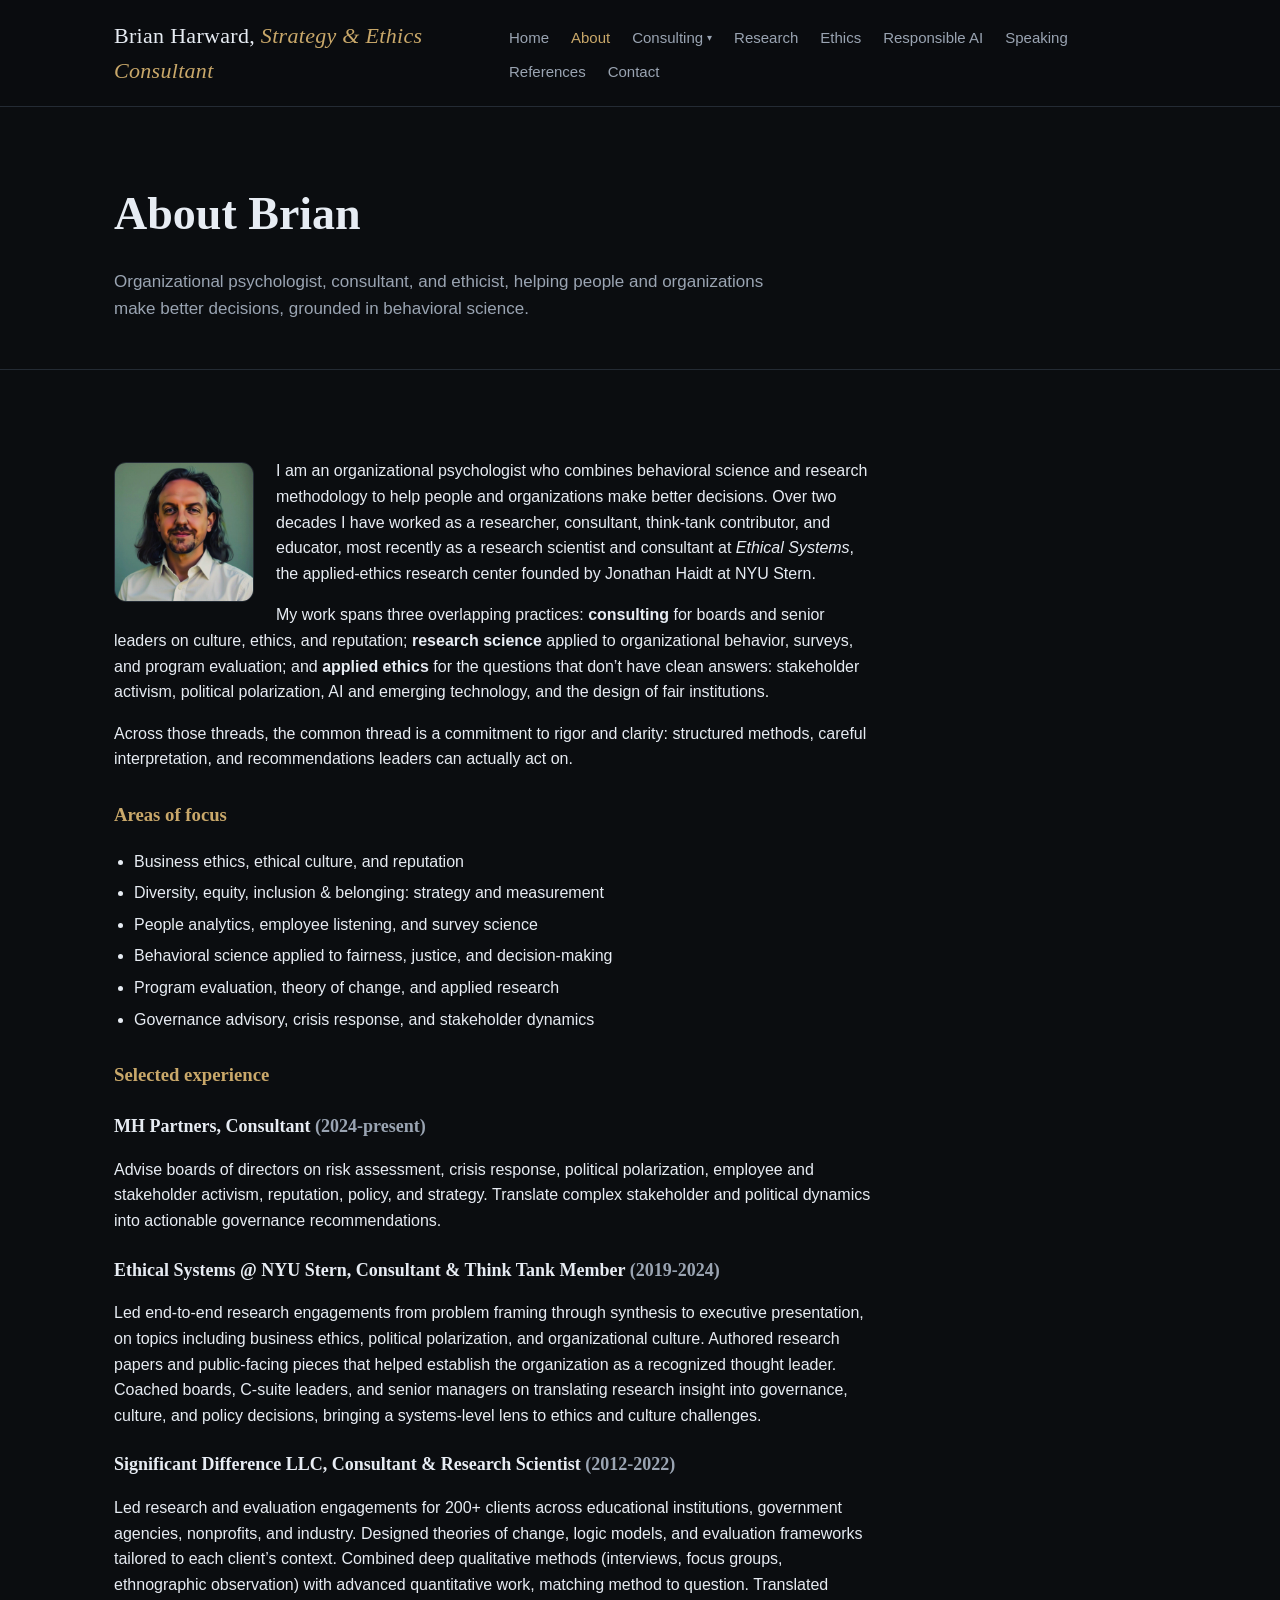
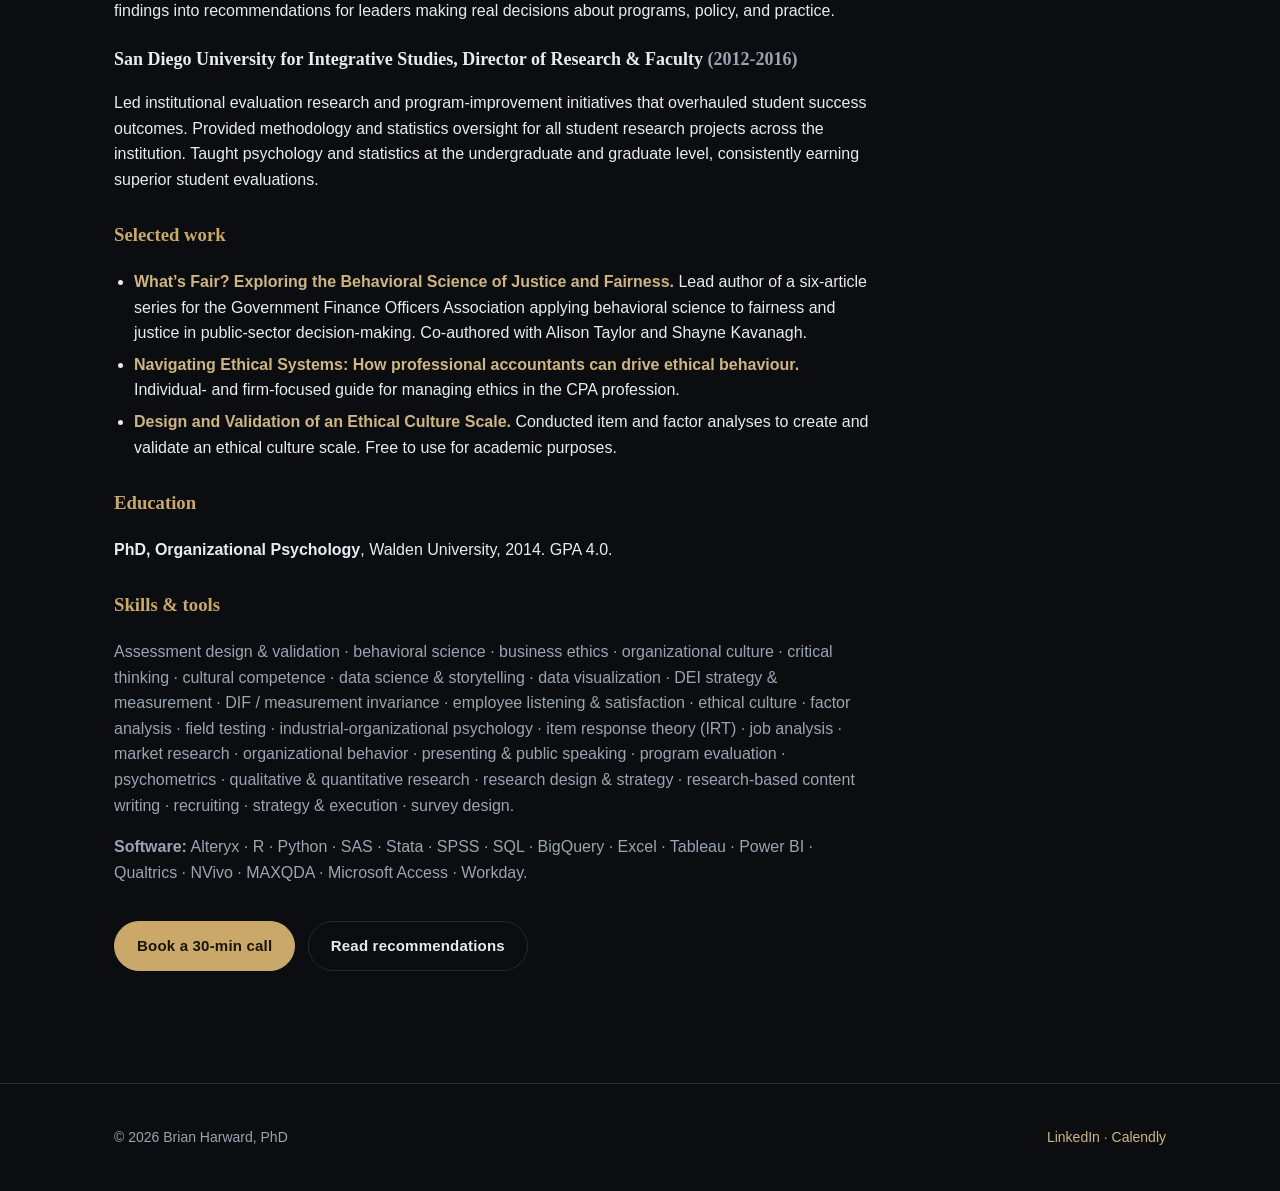
==== commit 14846af3: "Update link text for 'The Human Layer' to 'Responsible AI'Fix nav label: The Human Layer -> Responsi" ====
--- a/about.html
+++ b/about.html
@@ -38,7 +38,7 @@
 </div>
 </div>
 <a href="research.html">Research</a>
-<a href="ethics.html">Ethics</a><a href="human-layer.html">The Human Layer</a>
+<a href="ethics.html">Ethics</a><a href="human-layer.html">Responsible AI</a>
 <a href="speaking.html">Speaking</a><a href="references.html">References</a>
 <a href="contact.html">Contact</a>
 </nav>
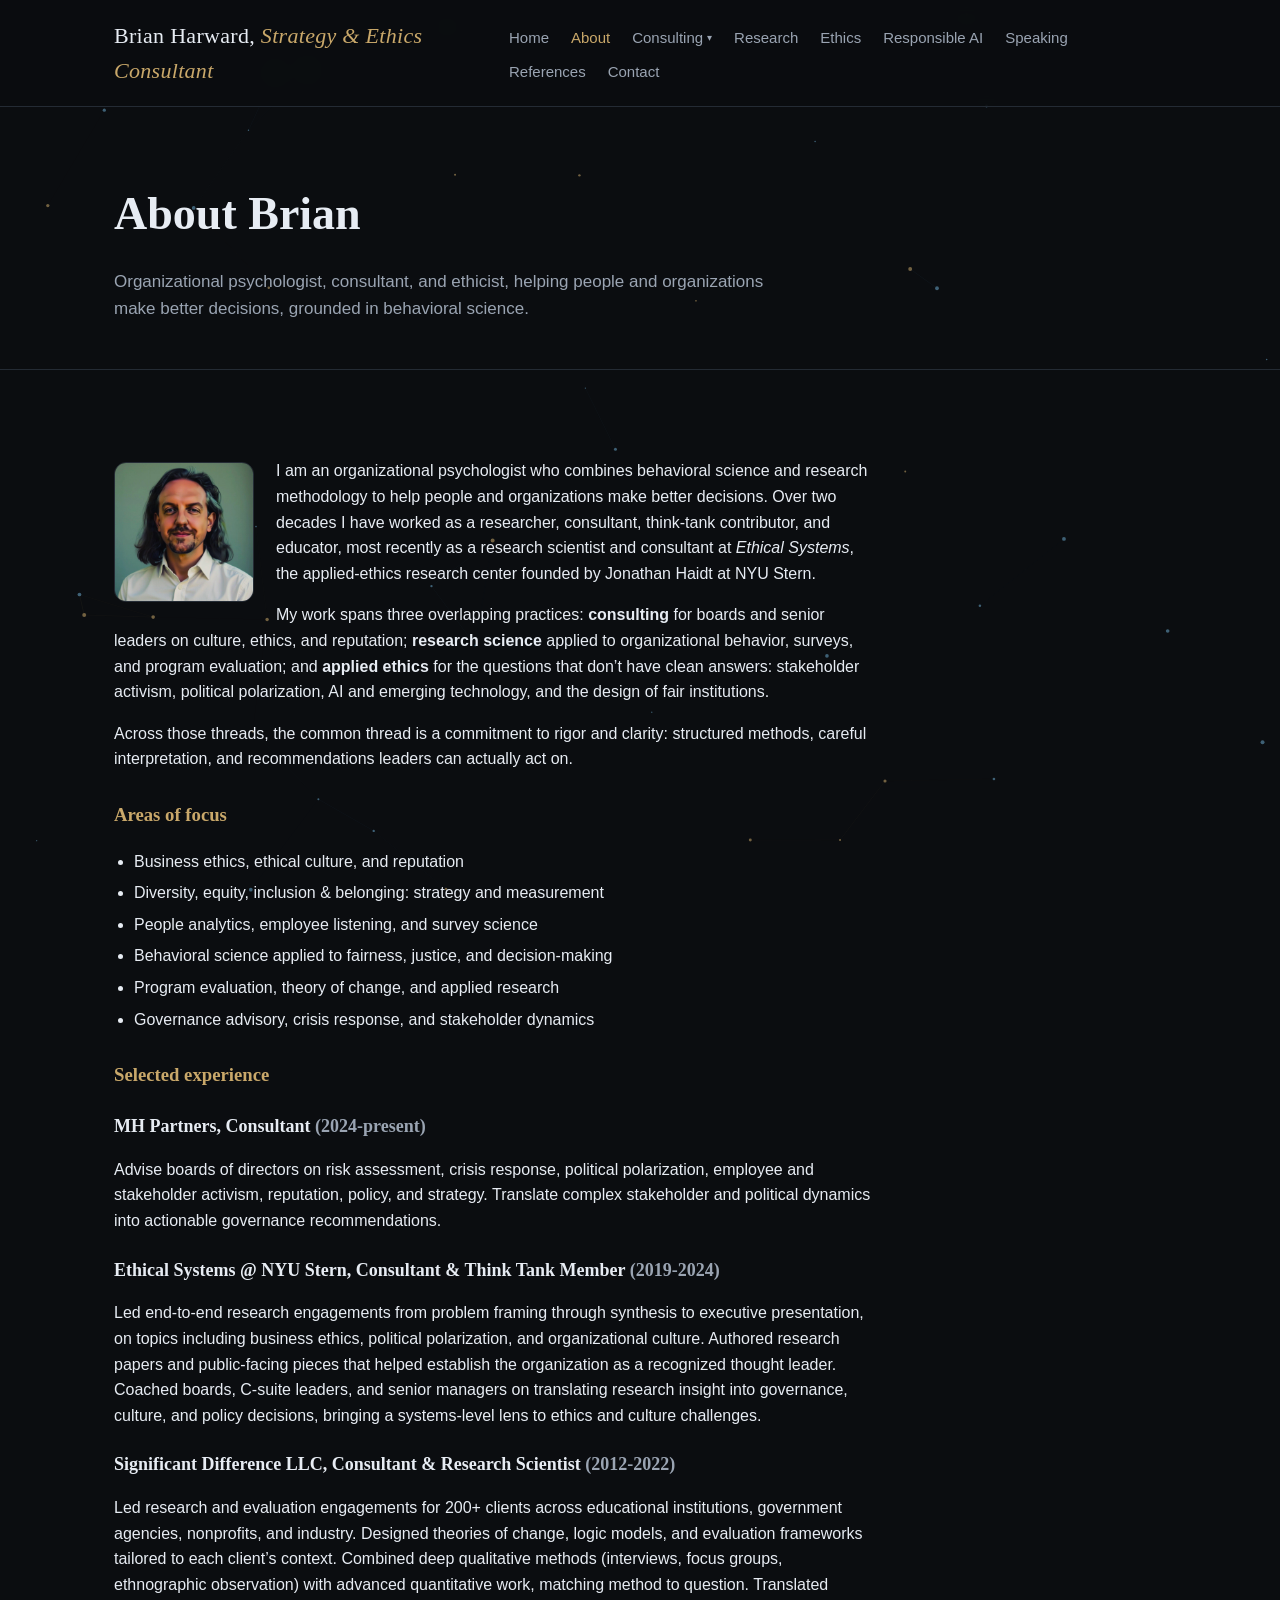
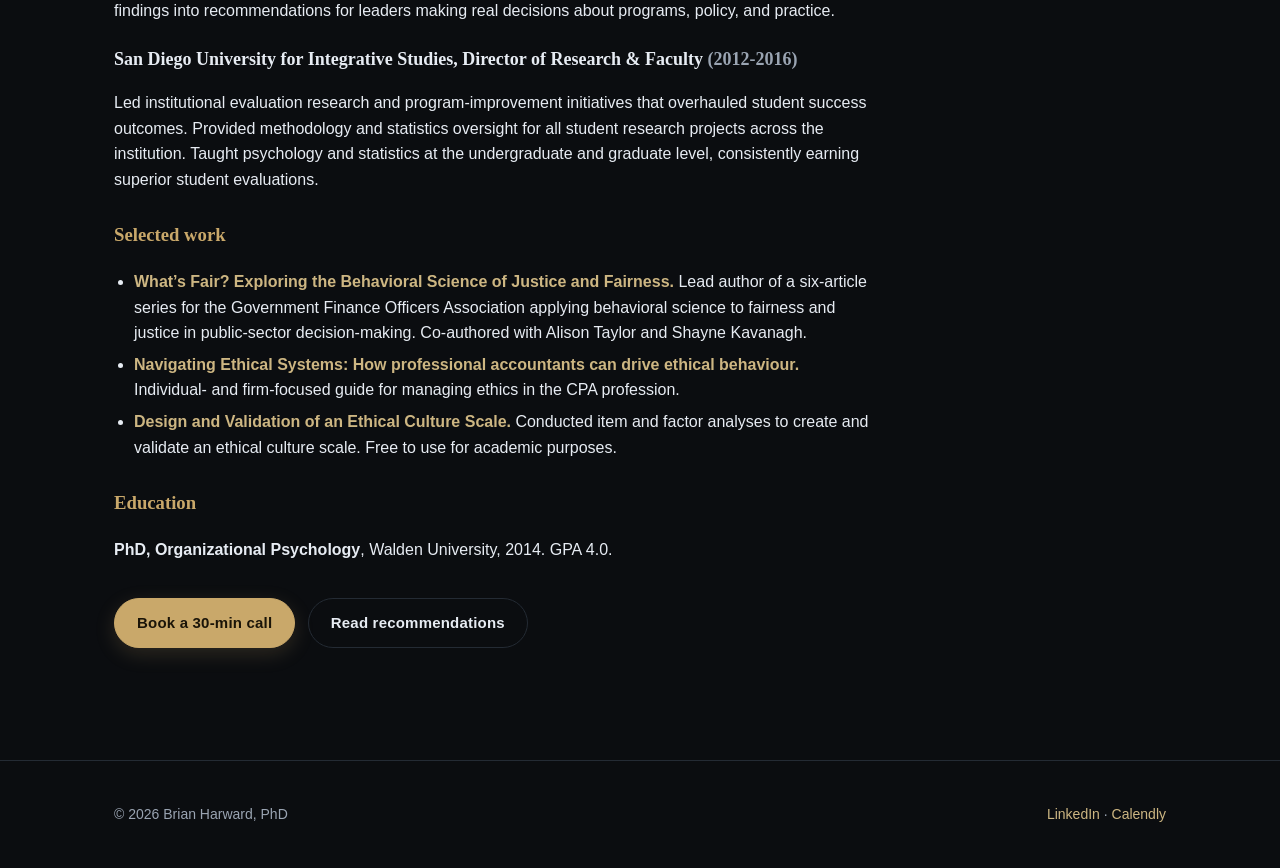
==== commit 2bebdb32: "Remove Skills & Tools section and add starfield background Added a background animation canvas and s" ====
--- a/about.html
+++ b/about.html
@@ -22,6 +22,7 @@
 <link rel="stylesheet" href="styles.css">
 </head>
 <body>
+  <canvas id="bg-net" aria-hidden="true"></canvas>
 <header class="site-header">
 <div class="container nav-row">
 <a class="brand" href="index.html">Brian Harward, <span>Strategy & Ethics Consultant</span></a>
@@ -94,10 +95,6 @@
 <h3>Education</h3>
 <p><strong>PhD, Organizational Psychology</strong>, Walden University, 2014. GPA 4.0.</p>
 
-<h3>Skills & tools</h3>
-<p class="muted">Assessment design & validation · behavioral science · business ethics · organizational culture · critical thinking · cultural competence · data science & storytelling · data visualization · DEI strategy & measurement · DIF / measurement invariance · employee listening & satisfaction · ethical culture · factor analysis · field testing · industrial-organizational psychology · item response theory (IRT) · job analysis · market research · organizational behavior · presenting & public speaking · program evaluation · psychometrics · qualitative & quantitative research · research design & strategy · research-based content writing · recruiting · strategy & execution · survey design.</p>
-<p class="muted"><strong>Software:</strong> Alteryx · R · Python · SAS · Stata · SPSS · SQL · BigQuery · Excel · Tableau · Power BI · Qualtrics · NVivo · MAXQDA · Microsoft Access · Workday.</p>
-
 <div style="margin-top:36px">
 <a class="btn btn-primary" href="https://calendly.com/brian-harward-scirec/30min" target="_blank" rel="noopener">Book a 30-min call</a>
 <a class="btn btn-ghost" href="references.html" style="margin-left:8px">Read recommendations</a>
@@ -117,5 +114,22 @@
 <script>document.getElementById('year').textContent=new Date().getFullYear();</script>
 </footer>
 <script src="nav.js" defer></script>
+
+  <!-- bg-net -->
+  <script>
+  (function(){
+    var canvas=document.getElementById("bg-net"); if(!canvas) return;
+    var ctx=canvas.getContext("2d"); var W,H,DPR,nodes=[];
+    var GOLD="201,168,106", BLUE="106,166,201";
+    var reduce=window.matchMedia("(prefers-reduced-motion: reduce)").matches;
+    function resize(){DPR=Math.min(window.devicePixelRatio||1,2);W=window.innerWidth;H=window.innerHeight;canvas.width=W*DPR;canvas.height=H*DPR;canvas.style.width=W+"px";canvas.style.height=H+"px";ctx.setTransform(DPR,0,0,DPR,0,0);}
+    function init(){var count=Math.round(Math.min(70,Math.max(28,(W*H)/26000)));nodes=[];for(var i=0;i<count;i++){nodes.push({x:Math.random()*W,y:Math.random()*H,vx:(Math.random()-0.5)*0.12,vy:(Math.random()-0.5)*0.12,r:Math.random()*1.4+0.6,gold:Math.random()<0.55});}}
+    function draw(){ctx.clearRect(0,0,W,H);var LINK=140;for(var i=0;i<nodes.length;i++){var a=nodes[i];for(var j=i+1;j<nodes.length;j++){var b=nodes[j];var dx=a.x-b.x,dy=a.y-b.y;var d=Math.sqrt(dx*dx+dy*dy);if(d<LINK){var op=(1-d/LINK)*0.10;ctx.strokeStyle="rgba("+(a.gold?GOLD:BLUE)+","+op+")";ctx.lineWidth=0.6;ctx.beginPath();ctx.moveTo(a.x,a.y);ctx.lineTo(b.x,b.y);ctx.stroke();}}}for(var k=0;k<nodes.length;k++){var n=nodes[k];ctx.beginPath();ctx.arc(n.x,n.y,n.r,0,Math.PI*2);ctx.fillStyle="rgba("+(n.gold?GOLD:BLUE)+",0.55)";ctx.fill();}}
+    function step(){for(var k=0;k<nodes.length;k++){var n=nodes[k];n.x+=n.vx;n.y+=n.vy;if(n.x<0||n.x>W)n.vx*=-1;if(n.y<0||n.y>H)n.vy*=-1;}draw();if(!reduce)requestAnimationFrame(step);}
+    resize();init();window.addEventListener("resize",function(){resize();init();draw();});
+    if(reduce){draw();}else{requestAnimationFrame(step);}
+  })();
+  </script>
+  <!-- /bg-net -->
 </body>
 </html>
--- a/styles.css
+++ b/styles.css
@@ -82,7 +82,7 @@
 .card-link { font-size: 14px; color: var(--link); }
 
 .reviews { background: var(--bg-elev); border-top: 1px solid var(--border); border-bottom: 1px solid var(--border); }
-.quote-grid { display: grid; grid-template-columns: repeat(2, 1fr); gap: 22px; }
+.quote-grid{display:grid;grid-template-columns:1fr;gap:18px;}
 .quote { margin: 0; padding: 26px; background: var(--bg-card); border: 1px solid var(--border); border-radius: var(--radius); }
 .quote-wide { grid-column: 1 / -1; }
 .quote blockquote { margin: 0 0 14px; font-family: var(--font-serif); font-size: 18px; line-height: 1.55; }
@@ -545,9 +545,6 @@
   max-width:1100px;
   height:auto;
   aspect-ratio:1100 / 360;
-  border-radius:12px;
-  border:1px solid var(--border);
-  margin-bottom:28px;
   background:#0a0d12;
 }
 .consulting .orbit {
@@ -634,6 +631,60 @@
 }
 
 
+/* --- Responsible AI: neural network (how AI works) --- */
+.ai-net{
+  display:block;
+  width:100%;
+  max-width:1100px;
+  height:auto;
+  aspect-ratio:1100 / 360;
+  background:#0a0d12;
+}
+.ai-edge{
+  stroke:#c9a86a;
+  stroke-width:1;
+  stroke-opacity:0;
+  animation:ai-edge-in 0.9s ease forwards;
+  animation-delay:calc(0.04s * var(--i) + 0.12s * var(--ly));
+}
+@keyframes ai-edge-in{ from{ stroke-opacity:0; } to{ stroke-opacity:0.18; } }
+.ai-node{ opacity:0; transform-box:fill-box; transform-origin:center; animation:ai-node-in 0.6s ease forwards; animation-delay:calc(0.18s * var(--ly) + 0.05s * var(--i)); }
+@keyframes ai-node-in{ from{ opacity:0; transform:scale(0.4); } to{ opacity:1; transform:scale(1); } }
+.ai-glow{ fill:url(#ai-glow); opacity:0; transform-box:fill-box; transform-origin:center; animation:ai-glow-pulse 3.2s ease-in-out infinite; animation-delay:calc(0.3s * var(--ly) + 0.2s * var(--i)); }
+@keyframes ai-glow-pulse{ 0%,100%{ opacity:0.12; transform:scale(0.8); } 50%{ opacity:0.5; transform:scale(1.15); } }
+.ai-dot{ fill:#0a0d12; stroke:#c9a86a; stroke-width:1.6; }
+.ai-in .ai-dot{ stroke:#6aa6c9; }
+.ai-out .ai-dot{ stroke:#e0c187; fill:#1a1408; }
+.ai-signal{
+  fill:#e0c187;
+  opacity:0;
+  animation:ai-flow 2.2s linear infinite;
+  animation-delay:calc(var(--d) * 1s + 1s);
+}
+@keyframes ai-flow{
+  0%{ transform:translate(calc(var(--x1) * 1px), calc(var(--y1) * 1px)); opacity:0; }
+  12%{ opacity:1; }
+  88%{ opacity:1; }
+  100%{ transform:translate(calc(var(--x2) * 1px), calc(var(--y2) * 1px)); opacity:0; }
+}
+.ai-cap{
+  fill:#5b6470;
+  font-family:inherit;
+  font-size:13px;
+  letter-spacing:0.08em;
+  text-anchor:middle;
+  text-transform:uppercase;
+  opacity:0;
+  animation:ai-cap-in 0.8s ease forwards 1.1s;
+}
+@keyframes ai-cap-in{ from{ opacity:0; } to{ opacity:0.7; } }
+@media (prefers-reduced-motion: reduce){
+  .ai-edge{ animation:none; stroke-opacity:0.18; }
+  .ai-node{ animation:none; opacity:1; }
+  .ai-glow{ animation:none; opacity:0.25; }
+  .ai-signal{ animation:none; opacity:0; }
+  .ai-cap{ animation:none; opacity:0.7; }
+}
 /* === Ethics animated header === */
 .ethics {
   display:block;
@@ -641,9 +692,6 @@
   max-width:1100px;
   height:auto;
   aspect-ratio:1100 / 360;
-  border-radius:12px;
-  border:1px solid var(--border);
-  margin-bottom:28px;
   background:#0a0d12;
 }
 .ethics .horizon {
@@ -910,3 +958,43 @@
   .speak-header .ring,
   .speak-header .pulse { animation: none; opacity: 1; stroke-dashoffset: 0; }
 }
+
+/* --- Homepage enhancements: 4-wide services grid, featured quote, hero trust, shared accent --- */
+.card-grid-4{ grid-template-columns: repeat(4, 1fr); }
+@media (max-width: 1000px){ .card-grid-4{ grid-template-columns: repeat(2, 1fr); } }
+@media (max-width: 560px){ .card-grid-4{ grid-template-columns: 1fr; } }
+.card:hover{ transform: translateY(-3px); border-color: var(--accent); }
+.quote-feature{ grid-column: 1 / -1; padding: 32px 34px; border-color: rgba(201,168,106,0.45); background: linear-gradient(180deg, rgba(201,168,106,0.06), var(--bg-card)); position: relative; overflow: hidden; }
+.quote-feature::before{ content:""; position:absolute; left:0; top:0; bottom:0; width:4px; background: linear-gradient(180deg, var(--accent), rgba(201,168,106,0.2)); }
+.quote-feature blockquote{ font-size: 1.18rem; line-height: 1.6; }
+.quote-feature figcaption strong{ color: var(--accent); font-size: 1.05rem; }
+.hero-trust{ margin: 22px 0 0; font-size: 13px; color: var(--text-muted); letter-spacing: .3px; line-height: 1.6; }
+.hero-trust-label{ display:block; text-transform: uppercase; letter-spacing: 2px; font-size: 11px; color: var(--accent); margin-bottom: 4px; }
+.section-title{ position: relative; padding-bottom: 14px; }
+.section-title::after{ content:""; display:block; position:absolute; left:0; bottom:0; width:46px; height:3px; border-radius:3px; background: linear-gradient(90deg, var(--accent), rgba(201,168,106,0)); }
+.btn-primary{ box-shadow: 0 6px 20px rgba(201,168,106,0.18); }
+.btn-primary:hover{ transform: translateY(-2px); box-shadow: 0 8px 26px rgba(201,168,106,0.28); }
+.btn-ghost:hover{ border-color: var(--accent); color: var(--accent); }
+.hero-image{ position: relative; }
+.hero-image::after{ content:""; position:absolute; inset:-1px; border-radius: var(--radius); pointer-events:none; box-shadow: 0 0 0 1px rgba(201,168,106,0.18), 0 18px 50px rgba(0,0,0,0.45); }
+.hero-image img{ position: relative; z-index: 1; }
+
+/* === quote gradient borders === */
+.quote-grid > .quote{grid-column:1/-1;border-width:1px;transition:border-color .3s ease;}
+.quote-grid > .quote:nth-child(1){border-color:rgb(201,168,106);}
+.quote-grid > .quote:nth-child(2){border-color:rgb(160,137,93);}
+.quote-grid > .quote:nth-child(3){border-color:rgb(119,106,79);}
+.quote-grid > .quote:nth-child(4){border-color:rgb(77,74,66);}
+.quote-grid > .quote:nth-child(5){border-color:rgb(36,43,52);}
+/* === card-grid-3 (What I Do) === */
+.card-grid-3{grid-template-columns:repeat(3,1fr);}
+@media (max-width:900px){.card-grid-3{grid-template-columns:repeat(2,1fr);}}
+@media (max-width:560px){.card-grid-3{grid-template-columns:1fr;}}
+
+/* === ambient node-field background === */
+#bg-net{position:fixed;inset:0;width:100vw;height:100vh;z-index:0;pointer-events:none;}
+body{position:relative;}
+body > *:not(#bg-net){position:relative;z-index:1;}
+.hero{position:relative;}
+.hero::before{content:"";position:absolute;top:-10%;right:-5%;width:60%;height:120%;background:radial-gradient(closest-side, rgba(201,168,106,0.14), rgba(201,168,106,0.04) 45%, transparent 70%);pointer-events:none;z-index:-1;filter:blur(8px);}
+@media (prefers-reduced-motion: reduce){#bg-net{opacity:.7;}}
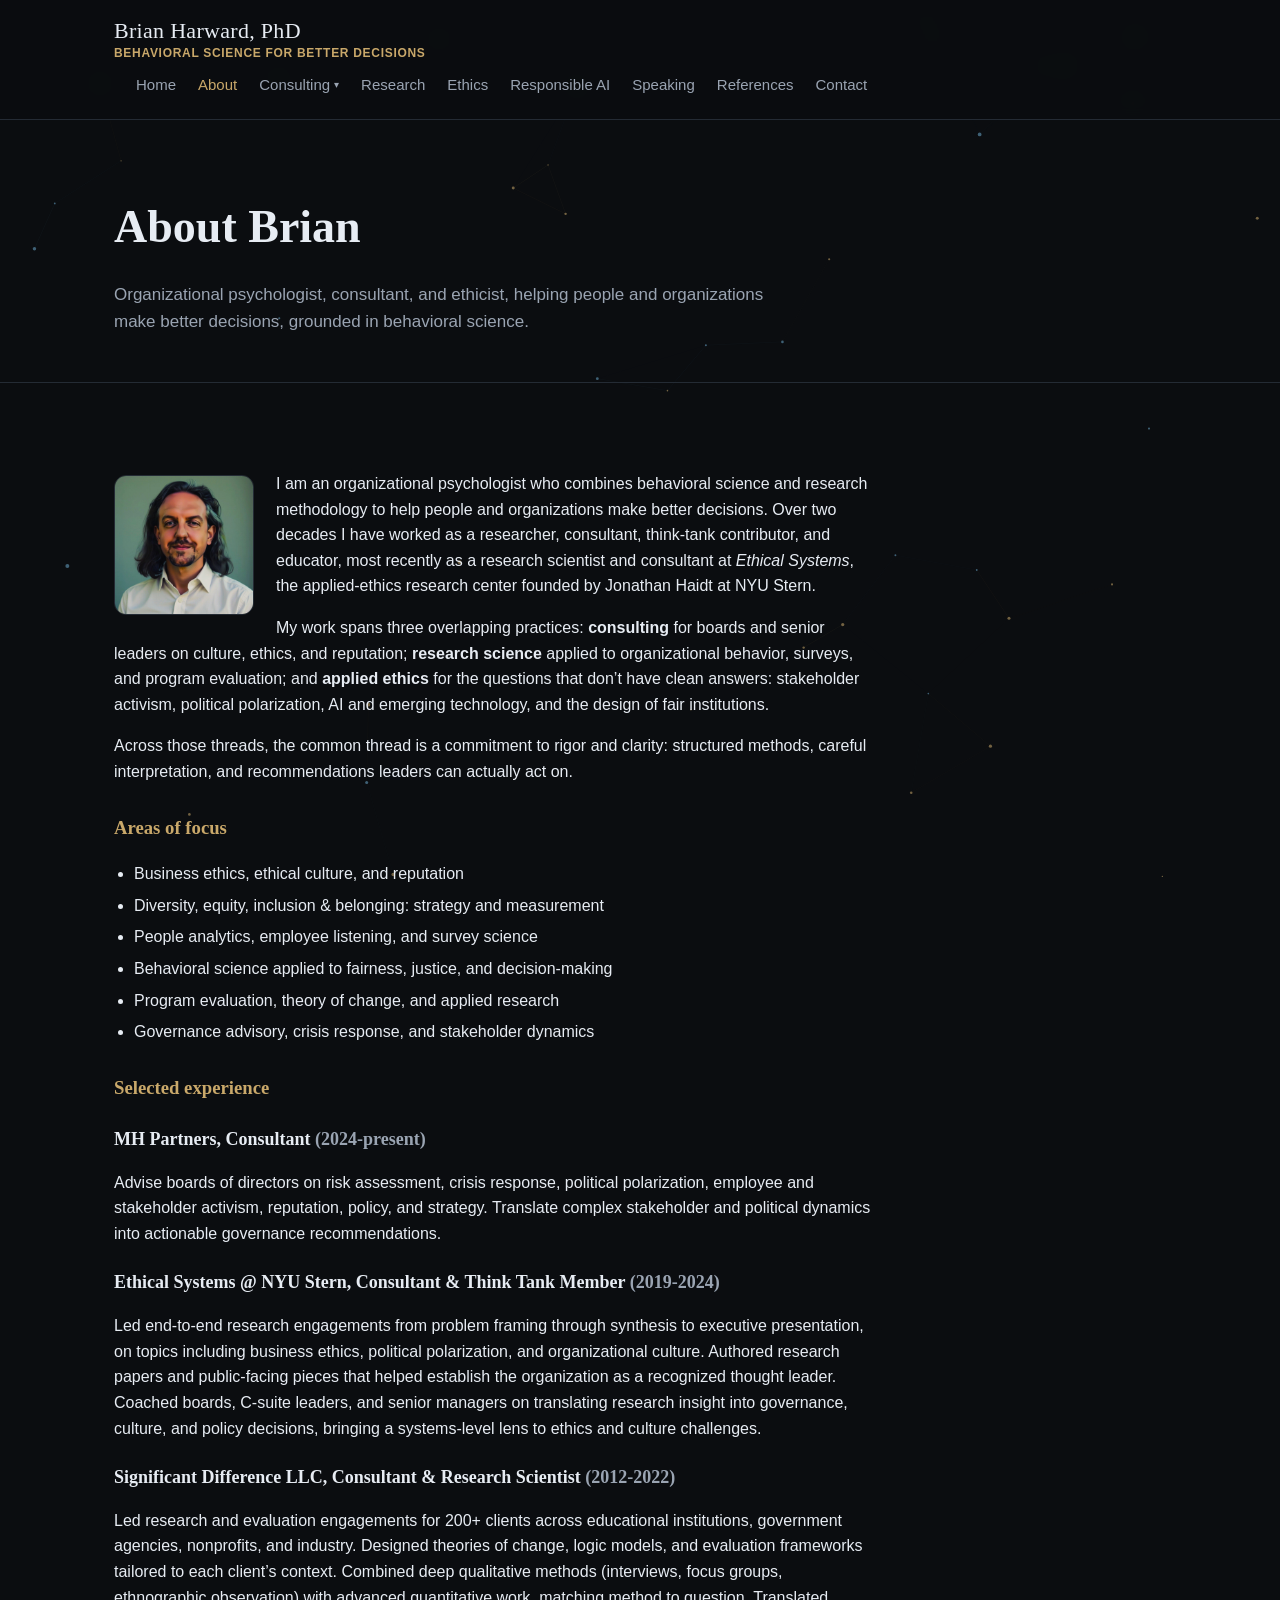
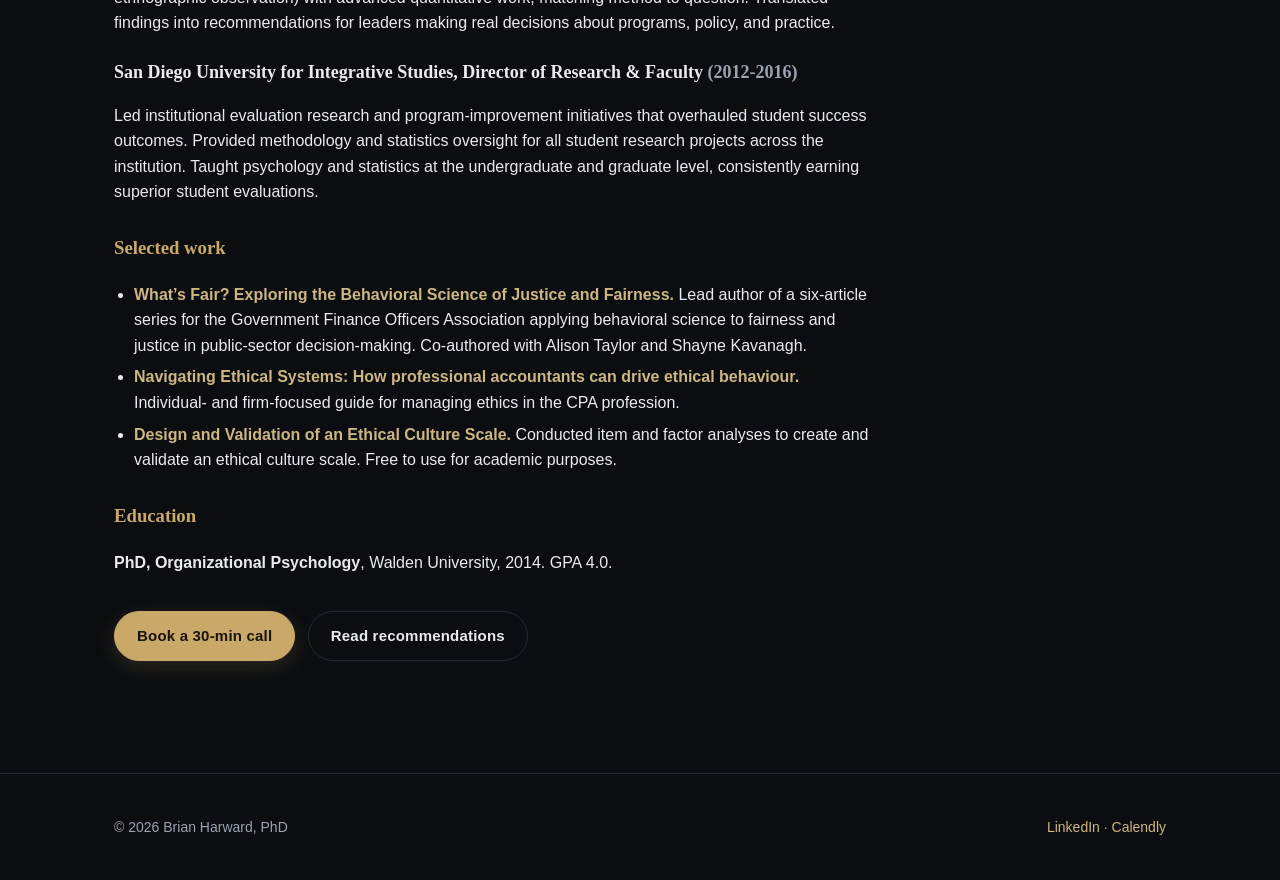
==== commit 7f6ab544: "Update header brand lockup and tagline" ====
--- a/about.html
+++ b/about.html
@@ -25,7 +25,7 @@
   <canvas id="bg-net" aria-hidden="true"></canvas>
 <header class="site-header">
 <div class="container nav-row">
-<a class="brand" href="index.html">Brian Harward, <span>Strategy & Ethics Consultant</span></a>
+<a class="brand" href="index.html"><span class="brand-name">Brian Harward, PhD</span><span class="brand-tag">Behavioral Science for Better Decisions</span></a>
 <button class="nav-toggle" type="button" aria-label="Open menu" aria-controls="primary-nav" aria-expanded="false"><span class="bars" aria-hidden="true"></span></button>
     <nav class="primary-nav" id="primary-nav">
 <a href="index.html">Home</a>
--- a/styles.css
+++ b/styles.css
@@ -998,3 +998,12 @@
 .hero{position:relative;}
 .hero::before{content:"";position:absolute;top:-10%;right:-5%;width:60%;height:120%;background:radial-gradient(closest-side, rgba(201,168,106,0.14), rgba(201,168,106,0.04) 45%, transparent 70%);pointer-events:none;z-index:-1;filter:blur(8px);}
 @media (prefers-reduced-motion: reduce){#bg-net{opacity:.7;}}
+
+/* === header brand lockup === */
+.nav-row{flex-wrap:wrap;row-gap:8px;align-items:center;}
+.brand{display:flex;flex-direction:column;line-height:1.15;text-decoration:none;}
+.brand .brand-name{font-family:var(--font-serif);font-size:22px;color:var(--text);font-style:normal;letter-spacing:.3px;white-space:nowrap;}
+.brand .brand-tag{font-family:var(--font-sans);font-size:12px;font-weight:600;font-style:normal;letter-spacing:.7px;text-transform:uppercase;color:var(--accent);white-space:nowrap;margin-top:4px;}
+.primary-nav{display:flex;flex-wrap:nowrap;align-items:center;}
+.primary-nav a{white-space:nowrap;}
+@media (max-width:520px){.brand .brand-name{font-size:19px;white-space:normal;}.brand .brand-tag{white-space:normal;}.primary-nav{flex-wrap:wrap;}}
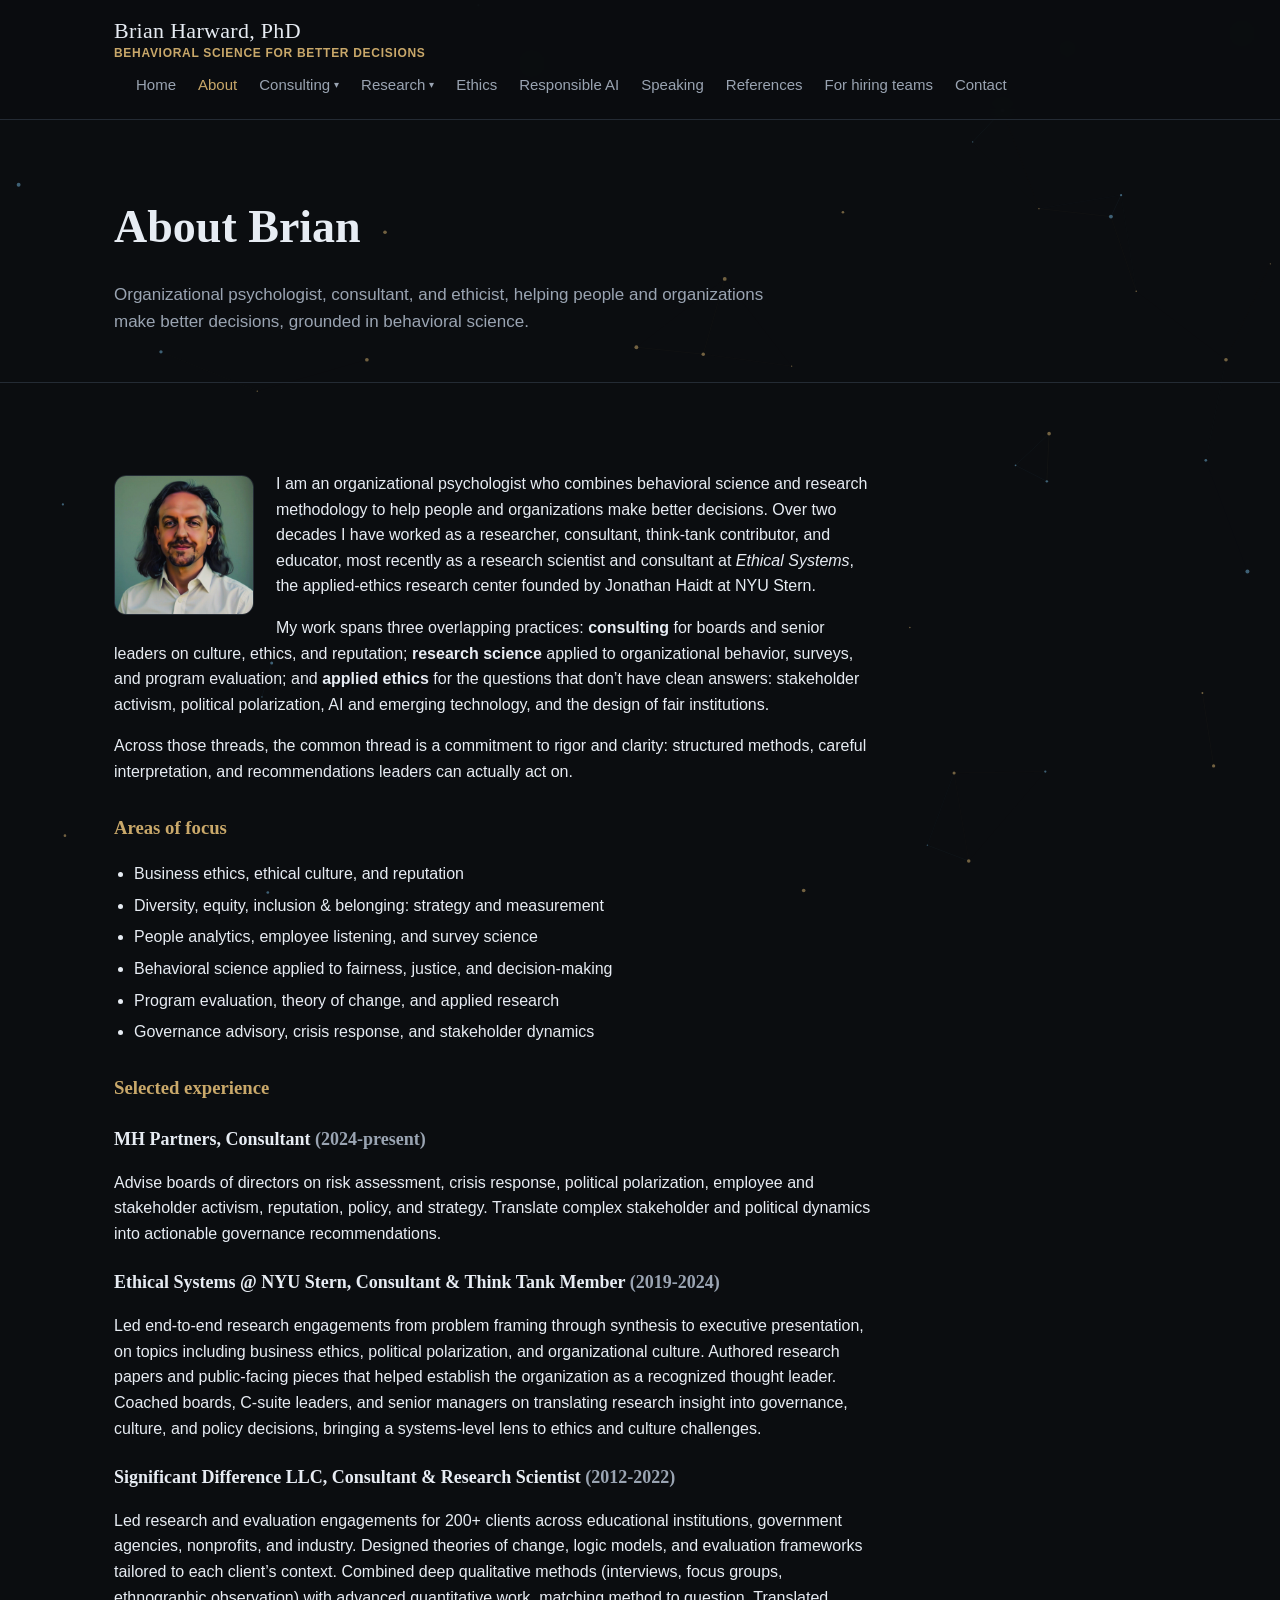
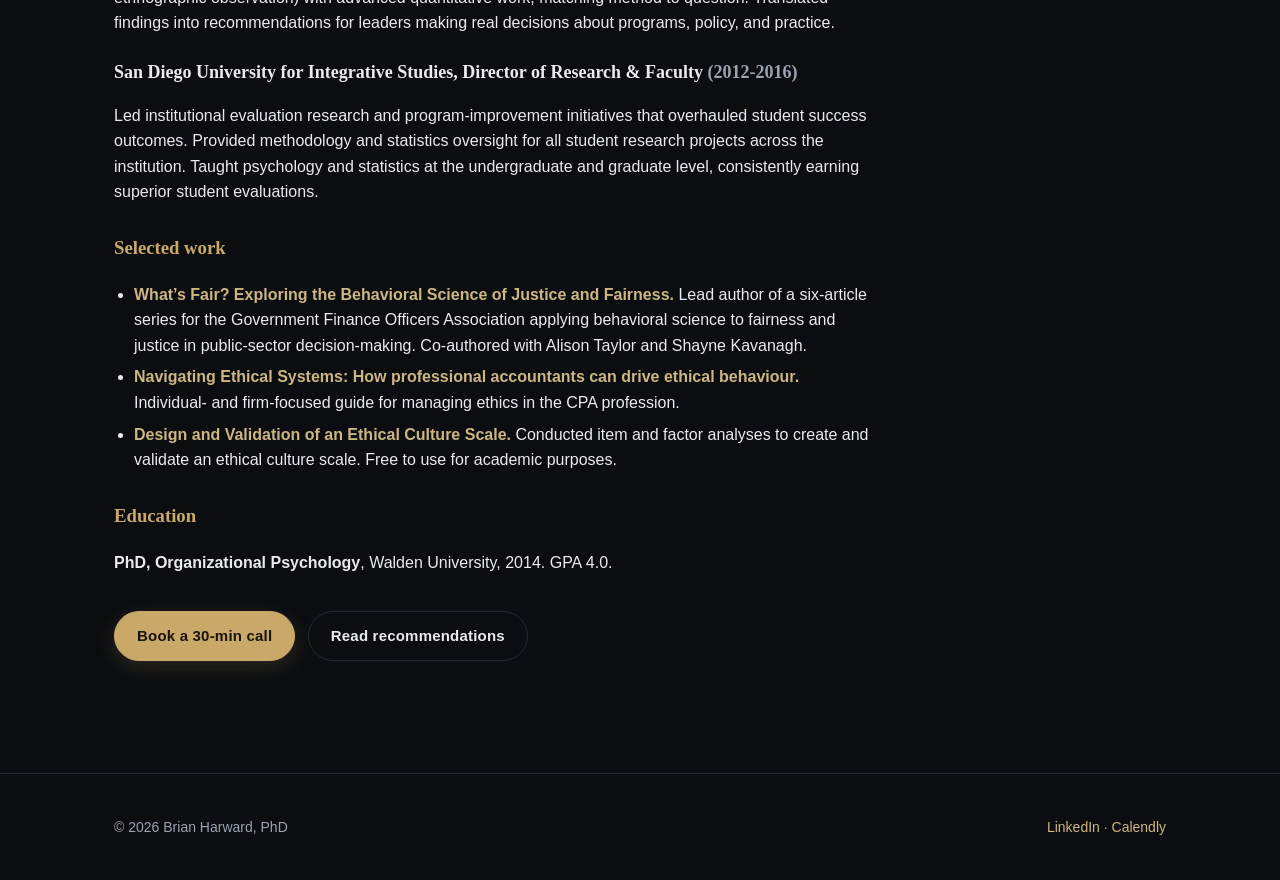
==== commit 82e7f8aa: "upload edit with cv etc" ====
--- a/about.html
+++ b/about.html
@@ -38,9 +38,16 @@
 <a href="consulting-research.html" role="menuitem">Research Consulting</a>
 </div>
 </div>
-<a href="research.html">Research</a>
+<div class="nav-item has-dropdown">
+<a href="research.html" class="nav-top">Research <span class="caret" aria-hidden="true">▾</span></a>
+<div class="dropdown" role="menu">
+<a href="research.html" role="menuitem">Research science</a>
+<a href="work.html" role="menuitem">Selected work &amp; publications</a>
+</div>
+</div>
 <a href="ethics.html">Ethics</a><a href="human-layer.html">Responsible AI</a>
 <a href="speaking.html">Speaking</a><a href="references.html">References</a>
+<a href="hiring.html">For hiring teams</a>
 <a href="contact.html">Contact</a>
 </nav>
 </div>
--- a/styles.css
+++ b/styles.css
@@ -190,13 +190,13 @@
 /* The dropdown panel — absolute, hidden by default */
 .primary-nav .nav-item.has-dropdown .dropdown {
   position: absolute;
-  top: calc(100% + 10px);
+  top: 100%;
   left: -8px;
   min-width: 240px;
   background: var(--bg-card);
   border: 1px solid var(--border);
   border-radius: var(--radius);
-  padding: 8px 0;
+  padding: 18px 0 8px;
   box-shadow: 0 14px 36px rgba(0,0,0,.55);
   opacity: 0;
   visibility: hidden;
@@ -994,7 +994,7 @@
 /* === ambient node-field background === */
 #bg-net{position:fixed;inset:0;width:100vw;height:100vh;z-index:0;pointer-events:none;}
 body{position:relative;}
-body > *:not(#bg-net){position:relative;z-index:1;}
+body > *:not(#bg-net):not(.site-header){position:relative;z-index:1;}
 .hero{position:relative;}
 .hero::before{content:"";position:absolute;top:-10%;right:-5%;width:60%;height:120%;background:radial-gradient(closest-side, rgba(201,168,106,0.14), rgba(201,168,106,0.04) 45%, transparent 70%);pointer-events:none;z-index:-1;filter:blur(8px);}
 @media (prefers-reduced-motion: reduce){#bg-net{opacity:.7;}}
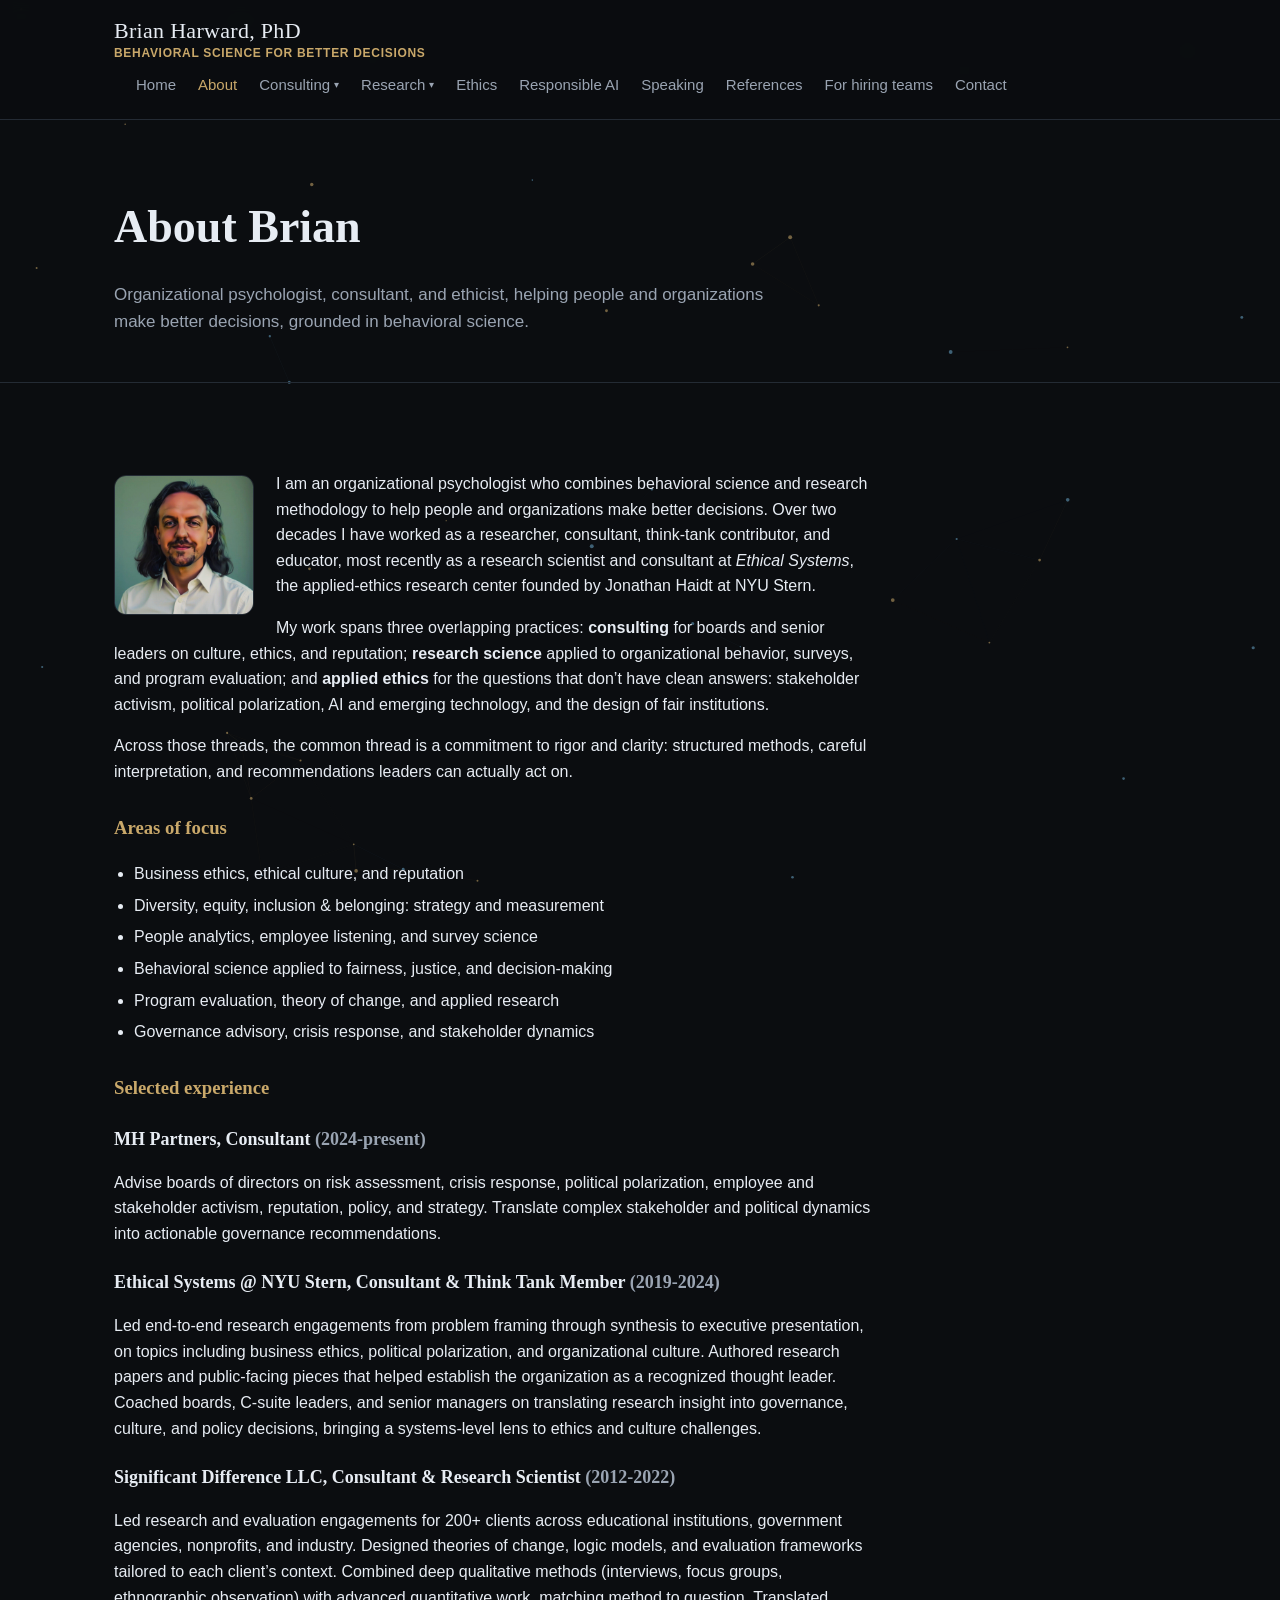
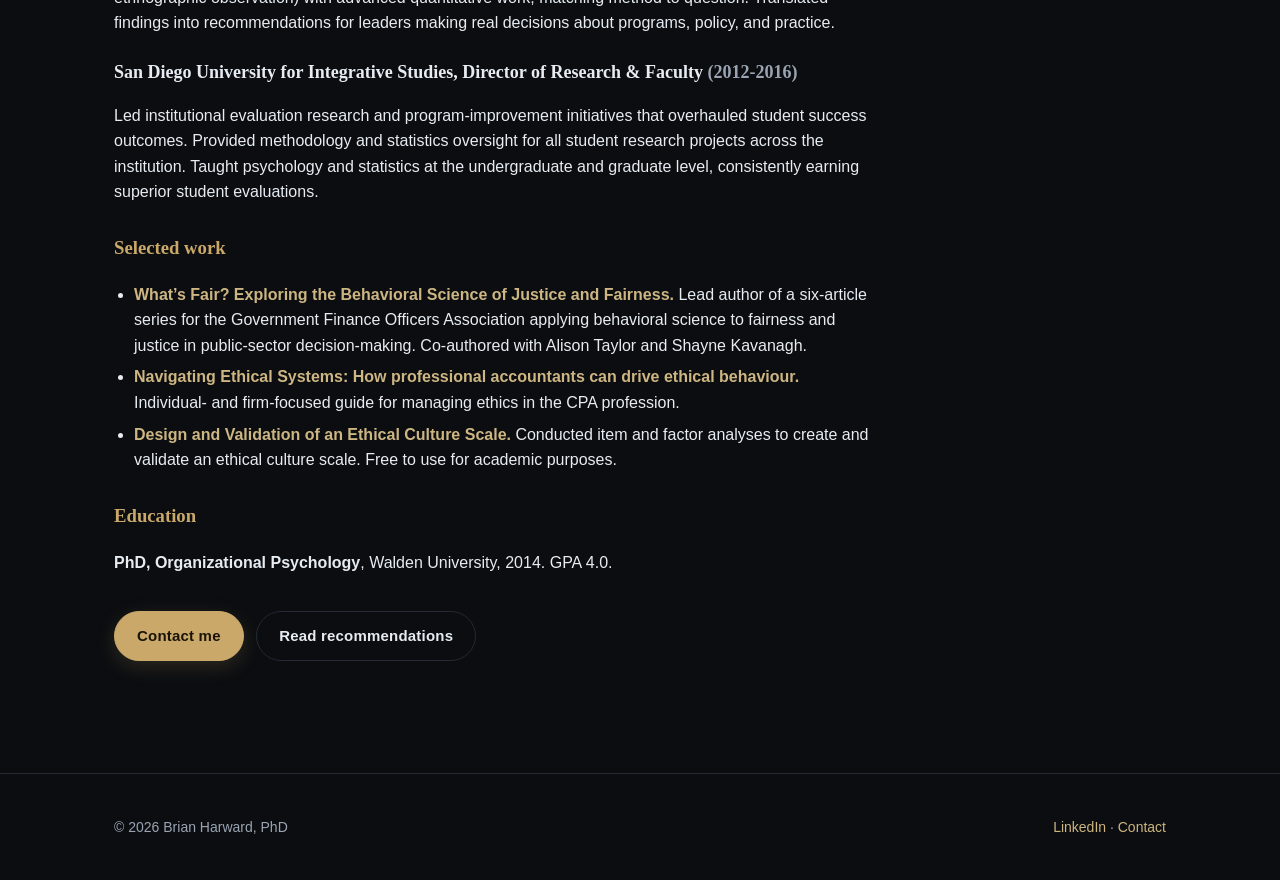
==== commit 4b4920a8: "Replace Calendly with contact form, add hiring, work, and measurement pages." ====
--- a/about.html
+++ b/about.html
@@ -42,6 +42,7 @@
 <a href="research.html" class="nav-top">Research <span class="caret" aria-hidden="true">▾</span></a>
 <div class="dropdown" role="menu">
 <a href="research.html" role="menuitem">Research science</a>
+<a href="people-analytics-psychometrics.html" role="menuitem">People analytics &amp; psychometrics</a>
 <a href="work.html" role="menuitem">Selected work &amp; publications</a>
 </div>
 </div>
@@ -103,7 +104,7 @@
 <p><strong>PhD, Organizational Psychology</strong>, Walden University, 2014. GPA 4.0.</p>
 
 <div style="margin-top:36px">
-<a class="btn btn-primary" href="https://calendly.com/brian-harward-scirec/30min" target="_blank" rel="noopener">Book a 30-min call</a>
+<a class="btn btn-primary" href="contact.html">Contact me</a>
 <a class="btn btn-ghost" href="references.html" style="margin-left:8px">Read recommendations</a>
 </div>
 </div>
@@ -115,7 +116,7 @@
 <p>&copy; <span id="year"></span> Brian Harward, PhD</p>
 <p>
 <a href="https://www.linkedin.com/in/brianharward/" target="_blank" rel="noopener">LinkedIn</a>
-· <a href="https://calendly.com/brian-harward-scirec/30min" target="_blank" rel="noopener">Calendly</a>
+· <a href="contact.html">Contact</a>
 </p>
 </div>
 <script>document.getElementById('year').textContent=new Date().getFullYear();</script>
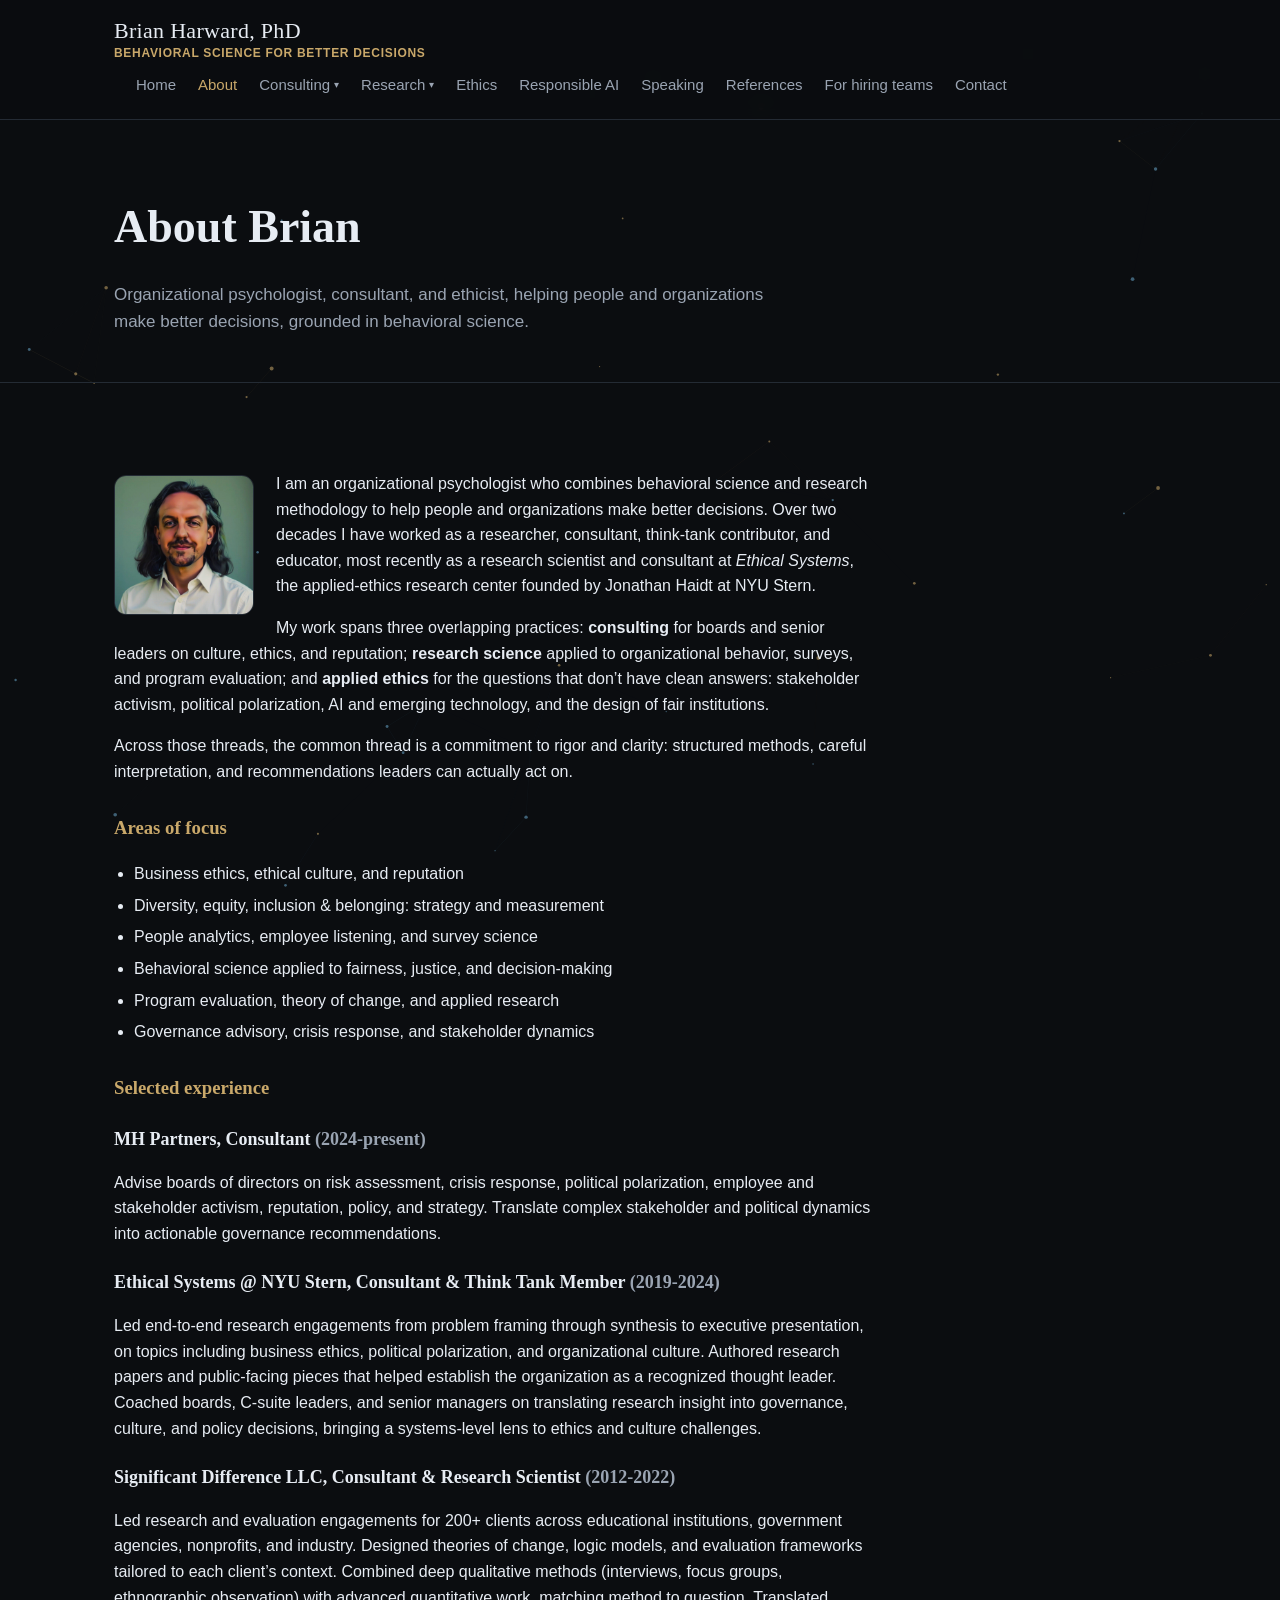
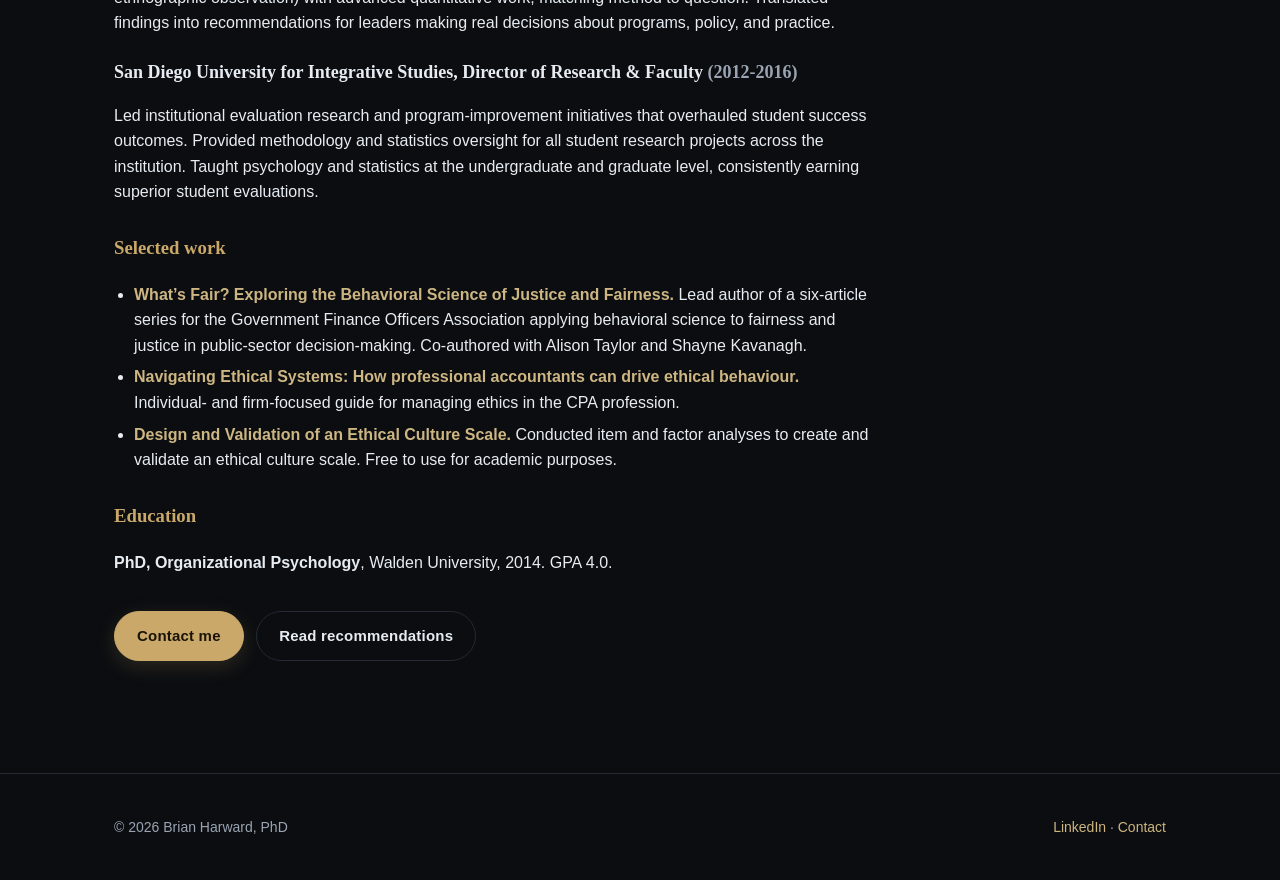
==== commit a3e7e59c: "Add structured data, depolarization FAQ, llms.txt" ====
--- a/about.html
+++ b/about.html
@@ -19,6 +19,146 @@
 <meta name="twitter:card" content="summary">
 <meta name="twitter:title" content="About Brian Harward, PhD — Strategy & Ethics Consultant">
 <meta name="twitter:description" content="Research scientist and consultant Brian Harward, PhD: bringing rigorous behavioral science to political polarization, strategy, and ethics work.">
+<script type="application/ld+json">
+{
+  "@context": "https://schema.org",
+  "@graph": [
+    {
+      "@type": "WebSite",
+      "@id": "https://brianharward.com/#website",
+      "name": "Brian Harward, PhD",
+      "url": "https://brianharward.com/",
+      "inLanguage": "en-US",
+      "publisher": {
+        "@id": "https://brianharward.com/#practice"
+      }
+    },
+    {
+      "@type": "ProfessionalService",
+      "@id": "https://brianharward.com/#practice",
+      "name": "Brian Harward, PhD",
+      "url": "https://brianharward.com/",
+      "description": "Advisory and research practice: depolarization and stakeholder advisory for boards and executives, organizational research, psychometrics and people analytics, applied ethics, and responsible AI.",
+      "founder": {
+        "@id": "https://brianharward.com/#brian"
+      },
+      "provider": {
+        "@id": "https://brianharward.com/#brian"
+      },
+      "areaServed": "US",
+      "availableLanguage": "en",
+      "email": "brian@brianharward.com",
+      "sameAs": [
+        "https://www.linkedin.com/in/brianharward/"
+      ],
+      "hasOfferCatalog": {
+        "@type": "OfferCatalog",
+        "name": "Advisory and research services",
+        "itemListElement": [
+          {
+            "@type": "Offer",
+            "url": "https://brianharward.com/consulting-depolarization.html",
+            "itemOffered": {
+              "@type": "Service",
+              "name": "Depolarization and stakeholder advisory",
+              "serviceType": "Board and executive advisory on political polarization",
+              "description": "Board and C-suite advisory, crisis and reputation response, stakeholder and political dynamics mapping, internal culture and speech norms, management training, and leadership coaching for organizations navigating political polarization. Delivered jointly with Morgan Hamel of MH Partners Inc.",
+              "audience": {
+                "@type": "Audience",
+                "audienceType": "Corporate boards and executives, universities, nonprofits, government agencies, faith organizations, professional associations"
+              },
+              "provider": {
+                "@id": "https://brianharward.com/#brian"
+              }
+            }
+          },
+          {
+            "@type": "Offer",
+            "url": "https://brianharward.com/people-analytics-psychometrics.html",
+            "itemOffered": {
+              "@type": "Service",
+              "name": "People analytics and psychometrics",
+              "serviceType": "Measurement, assessment development, and validation",
+              "description": "Survey science and employee listening, assessment development and validation, item response theory, factor analysis, reliability and validity evidence, and adverse impact and fairness analysis.",
+              "provider": {
+                "@id": "https://brianharward.com/#brian"
+              }
+            }
+          },
+          {
+            "@type": "Offer",
+            "url": "https://brianharward.com/consulting-research.html",
+            "itemOffered": {
+              "@type": "Service",
+              "name": "Organizational research",
+              "serviceType": "Applied research and evaluation",
+              "description": "Custom surveys, interviews, focus groups, and mixed-method studies on ethical culture, perceived polarization, leadership effectiveness, engagement, and trust.",
+              "provider": {
+                "@id": "https://brianharward.com/#brian"
+              }
+            }
+          },
+          {
+            "@type": "Offer",
+            "url": "https://brianharward.com/speaking.html",
+            "itemOffered": {
+              "@type": "Service",
+              "name": "Speaking",
+              "serviceType": "Keynotes, workshops, and briefings",
+              "provider": {
+                "@id": "https://brianharward.com/#brian"
+              }
+            }
+          }
+        ]
+      }
+    },
+    {
+      "@type": "Person",
+      "@id": "https://brianharward.com/#brian",
+      "name": "Brian Harward",
+      "honorificSuffix": "PhD",
+      "jobTitle": "Organizational psychologist and research scientist",
+      "url": "https://brianharward.com/",
+      "email": "brian@brianharward.com",
+      "description": "Organizational psychologist (PhD) and research scientist. Advises boards and executives on political polarization and stakeholder dynamics with Morgan Hamel of MH Partners, and works in psychometrics, people analytics, applied ethics, and organizational research.",
+      "knowsAbout": [
+        "Political polarization",
+        "Depolarization consulting",
+        "Stakeholder dynamics",
+        "Board advisory",
+        "Organizational ethics",
+        "Ethical culture measurement",
+        "Psychometrics",
+        "People analytics",
+        "Survey design and validation",
+        "Selection and assessment",
+        "Adverse impact and fairness analysis",
+        "Responsible AI",
+        "Behavioral science"
+      ],
+      "alumniOf": {
+        "@type": "CollegeOrUniversity",
+        "name": "Walden University"
+      },
+      "award": "Distinguished Faculty Award for teaching statistics",
+      "address": {
+        "@type": "PostalAddress",
+        "addressLocality": "San Antonio",
+        "addressRegion": "TX",
+        "addressCountry": "US"
+      },
+      "sameAs": [
+        "https://www.linkedin.com/in/brianharward/",
+        "https://statsfriend.com/"
+      ],
+      "worksFor": {
+        "@id": "https://brianharward.com/#practice"
+      }
+    }
+  ]
+}
+</script>
 <link rel="stylesheet" href="styles.css">
 </head>
 <body>
--- a/styles.css
+++ b/styles.css
@@ -1007,3 +1007,50 @@
 .primary-nav{display:flex;flex-wrap:nowrap;align-items:center;}
 .primary-nav a{white-space:nowrap;}
 @media (max-width:520px){.brand .brand-name{font-size:19px;white-space:normal;}.brand .brand-tag{white-space:normal;}.primary-nav{flex-wrap:wrap;}}
+
+
+/* === People analytics & psychometrics animated header === */
+.psychometrics {
+  display:block;
+  width:100%;
+  max-width:1100px;
+  height:auto;
+  aspect-ratio:1100 / 360;
+  background:#0a0d12;
+}
+.psychometrics .pm-base,
+.psychometrics .pm-axis,
+.psychometrics .pm-ticks { opacity:0; animation:pm-fade-in 0.6s ease-out 0.05s forwards; }
+.psychometrics .pm-person { opacity:0; animation:pm-rise 0.7s ease-out forwards; }
+.psychometrics .pm-person.p1 { animation-delay:0.15s; }
+.psychometrics .pm-person.p2 { animation-delay:0.30s; }
+.psychometrics .pm-person.p3 { animation-delay:0.45s; }
+.psychometrics .pm-paths { opacity:0; animation:pm-fade-in 0.8s ease-out 0.8s forwards; }
+.psychometrics .pm-curve {
+  stroke-dasharray:1; stroke-dashoffset:1;
+  animation:pm-draw 1.6s ease-out 0.9s forwards;
+}
+.psychometrics .pm-peak {
+  opacity:0; transform-box:fill-box; transform-origin:center;
+  animation:pm-peak-pulse 3.4s ease-in-out 2.2s infinite;
+}
+/* Dot travel is handled by SVG animateMotion inside the graphic, which
+   Firefox animates reliably; CSS offset-path is not used here. */
+
+@keyframes pm-fade-in { to { opacity:1; } }
+@keyframes pm-rise { from { opacity:0; transform:translateY(10px); } to { opacity:1; transform:translateY(0); } }
+@keyframes pm-draw { to { stroke-dashoffset:0; } }
+@keyframes pm-peak-pulse {
+  0%,100% { opacity:0.45; transform:scale(0.85); }
+  50%     { opacity:1;    transform:scale(1.2); }
+}
+@media (prefers-reduced-motion: reduce) {
+  .psychometrics .pm-base,
+  .psychometrics .pm-axis,
+  .psychometrics .pm-ticks,
+  .psychometrics .pm-paths,
+  .psychometrics .pm-person { animation:none; opacity:1; }
+  .psychometrics .pm-curve { animation:none; stroke-dashoffset:0; }
+  .psychometrics .pm-peak { animation:none; opacity:0.8; }
+  .psychometrics .pm-dot { display:none; }
+}
